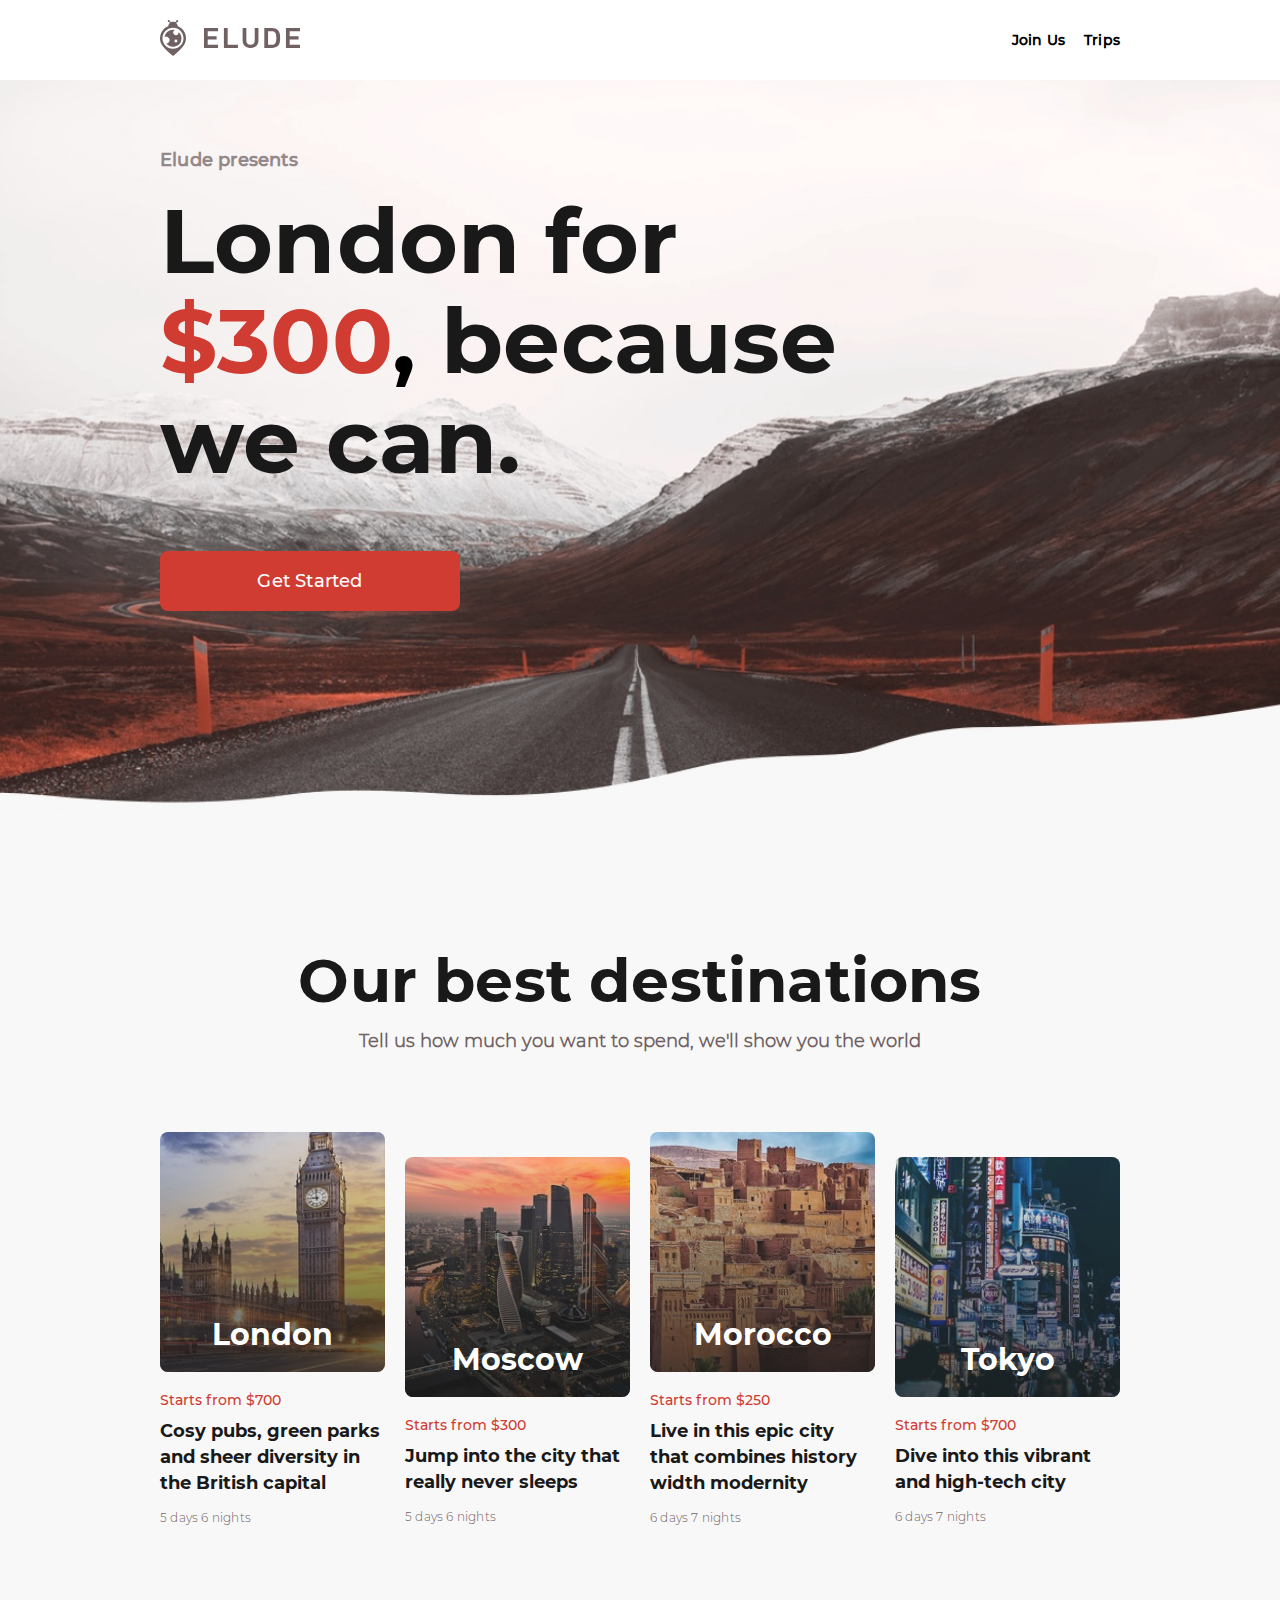
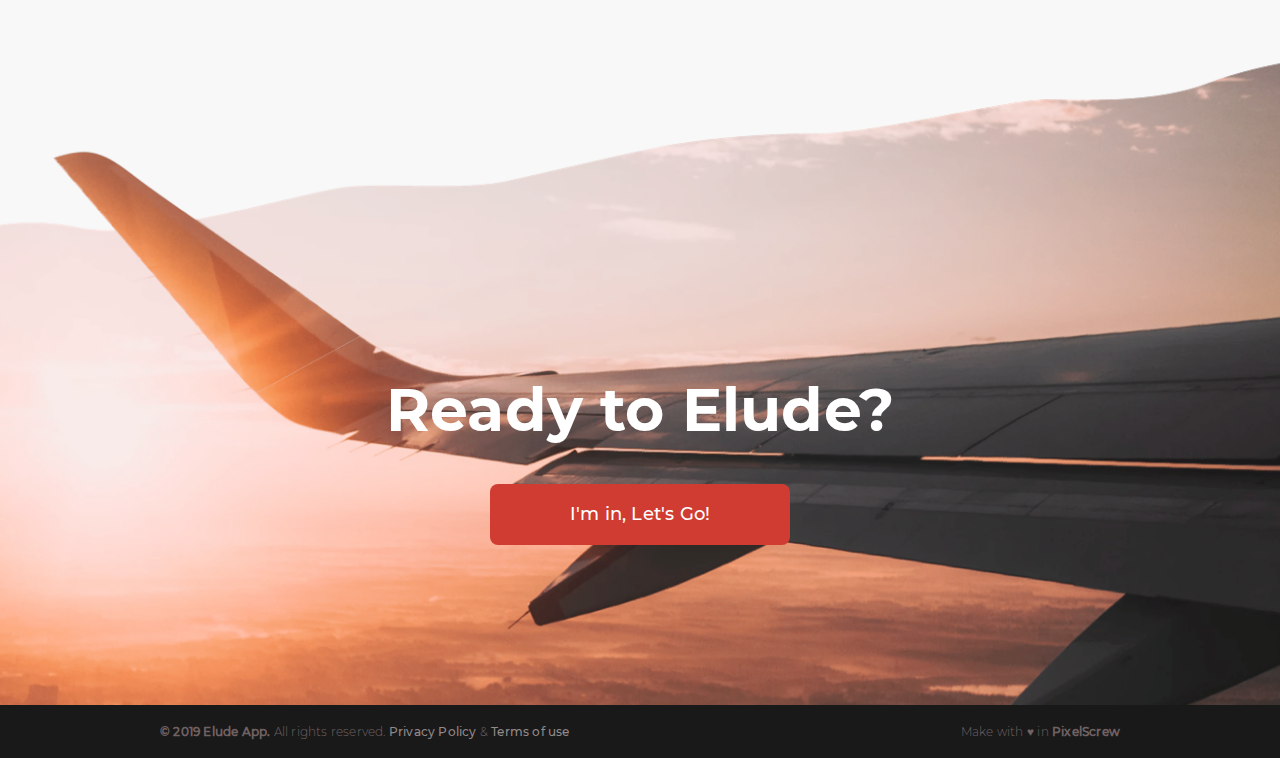
==== index.html @ a19d60f9 "change images" ====
<!DOCTYPE html>
<html lang="ru">
<head>
  <meta name="viewport" content="width=device-width, initial-scale=1">
  <meta charset="utf-8"/>
  <title>Elude</title>
  <link rel="stylesheet" href="src/css/normalize.css">
  <link rel="stylesheet" href="src/css/default.css">
  <link rel="stylesheet" href="src/css/header.css">
  <link rel="stylesheet" href="src/css/presents.css">
  <link rel="stylesheet" href="src/css/destinations.css">
  <link rel="stylesheet" href="src/css/ready.css">
  <link rel="stylesheet" href="src/css/stay.css">
  <link rel="stylesheet" href="src/css/footer.css">
  <link rel="stylesheet" href="src/css/modal.css">
  <link rel="stylesheet" href="src/css/join.css">
  <script type="text/javascript">
      const keywords = [{
          city: 'London',
          price: 700
      }, {
          city: 'Moscow',
          price: 300
      }, {
          city: 'Morocco',
          price: 250
      }, {
          city: 'Tokyo',
          price: 700
      }];
  </script>
</head>
<body>
<header class="header" id="header">
  <div class="header_inner">
    <a href="/" class="logo-link">
      <img class="logo" alt="Elude" src="static/img/header/logo.svg">
    </a>
    <nav class="navigation">
      <a href="#openModal" class="navigation_link">Join Us</a>
      <a href="#destinations" class="navigation_link lazy-link">Trips</a>
    </nav>
  </div>
</header>
<main class="main">
  <section class="presents" data-interval="4000" data-speed="800">
    <section class="presents_inner">
      <h3 class="presents_subtitle">Elude presents</h3>
      <h1 class="presents_title">
        <span id="keyword-city" class="presents_title-keyword keyword">London</span>
        <span class="keyword">for</span>
        <span id="keyword-price" class="presents_title--red keyword">300</span>
        because we can.
      </h1>
      <a href="#openModal" class="button presents_button">Get Started</a>
    </section>
  </section>
  <section class="destinations" id="destinations">
    <h2 class="destinations_title">Our best destinations</h2>
    <h4 class="destinations_subtitle">Tell us how much you want to spend, we'll show you the world</h4>
    <div class="destinations_cities">
      <div class="destinations_cities-wrapper">
        <div class="destinations_item">
          <div class="destinations_img destinations_img-london">
            <span class="destinations_item-name">London</span>
          </div>
          <p class="destinations_item-price">Starts from $700</p>
          <p class="destinations_item-text">
            Cosy pubs, green parks
            and sheer diversity in
            the British capital
          </p>
          <p class="destinations_item-duration">5 days 6 nights</p>
        </div>
        <div class="destinations_item">
          <div class="destinations_img destinations_img-moscow">
            <span class="destinations_item-name">Moscow</span>
          </div>
          <p class="destinations_item-price">Starts from $300</p>
          <p class="destinations_item-text">
            Jump into the city that really
            never sleeps
          </p>
          <p class="destinations_item-duration">5 days 6 nights</p>
        </div>
        <div class="destinations_item">
          <div class="destinations_img destinations_img-morocco">
            <span class="destinations_item-name">Morocco</span>
          </div>
          <p class="destinations_item-price">Starts from $250</p>
          <p class="destinations_item-text">
            Live in this epic city
            that combines history
            width modernity
          </p>
          <p class="destinations_item-duration">6 days 7 nights</p>
        </div>
        <div class="destinations_item">
          <div class="destinations_img destinations_img-tokyo">
            <span class="destinations_item-name">Tokyo</span>
          </div>
          <p class="destinations_item-price">Starts from $700</p>
          <p class="destinations_item-text">
            Dive into this vibrant
            and high-tech city
          </p>
          <p class="destinations_item-duration">6 days 7 nights</p>
        </div>
      </div>
    </div>
    <p class="destinations_swipe">Swipe to left</p>
  </section>
  <section class="ready">
    <div class="ready_inner">
      <h2 class="ready_title">Ready to Elude?</h2>
      <a href="#openModal" class="button ready_btn">I'm in, Let's Go!</a>
    </div>
  </section>
  <section class="join_modal">
    <div id="openModal" class="modal">
      <div class="modal-dialog">
        <form id="form" class="modal-content join">
          <h1 class="join_title">Join Us</h1>
          <a href="#" title="Close" class="close">
            <svg xmlns="http://www.w3.org/2000/svg" width="24" height="24" viewBox="0 0 24 24">
              <path fill="#000" fill-rule="nonzero"
                d="M10.993 12.03l-8.828 8.83c-.244.247-.195.696.05.942a.621.621 0 0 0 .443.185c.16 0 .438.056.56-.067l8.83-8.834 8.76 8.764c.123.123.33.137.491.137.16 0 .32-.061.443-.185.245-.246.364-.765.12-1.012l-8.758-8.76 8.76-8.765c.245-.247.129-.763-.116-1.01-.245-.246-.691-.296-.936-.05l-8.764 8.768-8.833-8.838c-.245-.246-.762-.126-1.007.12-.244.247-.29.693-.046.94l8.83 8.834z"></path>
            </svg>
          </a>
          <p class="join_text">
            Keep up-to-date and be amongst the first to get access
            to our platform.
          </p>
          <label class="join_input">
            <input id="name" type="text" class="join_input-input" required>
            <span class="join_input-placeholder">Your Name</span>
          </label>
          <label class="join_input">
            <input id="mail" type="text" class="join_input-input" required>
            <span class="join_input-placeholder">E-mail</span>
          </label>
          <label class="join_input">
            <input id="city" type="text" class="join_input-input" required>
            <span class="join_input-placeholder">Home City</span>
          </label>
          <button id="#button" class="button join_btn" disabled>Submit</button>
        </form>
        <a href="#" class="modal-dialog_layout"></a>
      </div>
      <a href="#" class="modal-layout"></a>
    </div>
    <div id="success" class="modal">
      <div class="modal-dialog">
        <form class="modal-content join">
          <h1 class="join_title">Thank You!</h1>
          <a href="#" title="Close" class="close">
            <svg xmlns="http://www.w3.org/2000/svg" width="24" height="24" viewBox="0 0 24 24">
              <path fill="#000" fill-rule="nonzero"
                d="M10.993 12.03l-8.828 8.83c-.244.247-.195.696.05.942a.621.621 0 0 0 .443.185c.16 0 .438.056.56-.067l8.83-8.834 8.76 8.764c.123.123.33.137.491.137.16 0 .32-.061.443-.185.245-.246.364-.765.12-1.012l-8.758-8.76 8.76-8.765c.245-.247.129-.763-.116-1.01-.245-.246-.691-.296-.936-.05l-8.764 8.768-8.833-8.838c-.245-.246-.762-.126-1.007.12-.244.247-.29.693-.046.94l8.83 8.834z"></path>
            </svg>
          </a>
          <p class="join_text">We will definitely inform you when we start the service.</p>
          <a href="#" class="button join_btn">Close</a>
        </form>
      </div>
      <a href="#" class="modal-layout"></a>
    </div>
  </section>
</main>
<footer class="footer">
  <div class="footer_inner">
    <p class="footer_text">
      <span class="footer_text footer_text--bold">© 2019 Elude App.</span>
      All rights reserved.
      <a href="#" class="footer_link">Privacy Policy</a>
      <span class="footer-text">&</span>
      <a href="#" class="footer_link">Terms of use</a>
    </p>
    <p class="footer_text">
      Make with ♥ in
      <a href="https://pixelscrew.com" target="_blank" class="footer_text footer_text--bold">PixelScrew</a>
    </p>
  </div>
</footer>
<script src="plugins/jquery-3.3.1.min.js"></script>
<script src="src/js/lazy-link.js"></script>
<script src="src/js/form.js"></script>
<script src="src/js/text.js"></script>
</body>
</html>
---- src/css/default.css ----
@font-face {
  font-family: 'Montserrat-Light';
  src: url("../../static/fonts/Montserrat-Light.ttf") format("truetype");
  font-weight: normal;
  font-style: normal; }
@font-face {
  font-family: 'Montserrat-Medium';
  src: url("../../static/fonts/Montserrat-Medium.ttf") format("truetype");
  font-weight: normal;
  font-style: normal; }
@font-face {
  font-family: 'Montserrat-SemiBold';
  src: url("../../static/fonts/Montserrat-SemiBold.ttf") format("truetype");
  font-weight: normal;
  font-style: normal; }
body,
html {
  height: 100%;
  padding: 0;
  margin: 0 auto;
  font-family: Montserrat-Light, sans-serif; }

main {
  background-color: #f8f8f8; }

footer {
  background-color: #191919; }

h1,
h2,
h3,
h4 {
  font-family: Montserrat-SemiBold, sans-serif;
  letter-spacing: 0.2px;
  margin: 0;
  color: #191919; }

a {
  font-family: Montserrat-Medium, sans-serif;
  font-size: 14px;
  letter-spacing: 0.2px;
  color: #191919; }

p {
  margin: 0;
  letter-spacing: 0.2px;
  color: #191919; }

.button {
  font-family: Montserrat-Medium, sans-serif;
  margin: 0;
  font-size: 18px;
  letter-spacing: 0.2px;
  color: #fff;
  border: none;
  border-radius: 8px;
  cursor: pointer;
  text-decoration: none;
  display: block;
  width: 300px;
  box-sizing: border-box;
  text-align: center;
  transition: .25s; }
  .button:hover {
    opacity: .9; }
  @media (max-width: 560px) {
    .button {
      width: 100%; } }

.footer-bottom {
  display: flex;
  flex-direction: column;
  min-height: 100%; }

.container {
  max-width: 960px;
  margin-left: auto;
  margin-right: auto; }
---- src/css/header.css ----
.header {
  background-color: #fff;
  position: fixed;
  top: 0;
  left: 0;
  right: 0;
  z-index: 101; }
  .header_inner {
    display: flex;
    height: 80px;
    box-sizing: border-box;
    justify-content: space-between;
    align-items: center;
    padding: 20px 0;
    max-width: 960px;
    margin: auto; }
    @media (max-width: 980px) {
      .header_inner {
        padding: 20px; } }
  .header .navigation_link {
    text-decoration: none;
    color: black;
    padding-left: 15px;
    font-weight: 900; }
    @media (max-width: 770px) {
      .header .navigation_link {
        font-size: 14px; } }

@media (max-width: 770px) {
  .logo {
    max-width: 85%; } }
---- src/css/presents.css ----
.keyword {
  opacity: 1;
  transition: .25s; }
  .keyword--active {
    opacity: 0; }

.presents {
  background: url("../../static/img/presents/header-image.jpg") no-repeat top center;
  background-size: cover;
  height: 100%;
  padding: 150px 0 210px 0;
  margin-bottom: 100px; }
  @media (max-width: 980px) {
    .presents {
      margin-bottom: 60px;
      padding-top: 120px;
      padding-bottom: 100px; } }
  .presents_inner {
    max-width: 960px;
    margin: auto; }
    @media (max-width: 980px) {
      .presents_inner {
        padding: 40px 20px; } }
  .presents_subtitle {
    font-family: Montserrat-Medium, serif;
    color: #948889;
    font-size: 18px;
    margin-bottom: 20px;
    max-width: 960px; }
    @media (max-width: 980px) {
      .presents_subtitle {
        font-size: 16px;
        margin-bottom: 10px; } }
  .presents_title {
    font-size: 90px;
    line-height: 100px;
    box-sizing: border-box;
    width: 100%;
    padding-right: 25%;
    margin-bottom: 60px; }
    .presents_title-keywords {
      list-style: none;
      padding: 0;
      display: inline-flex;
      flex-direction: column;
      max-height: 64px;
      overflow-y: hidden; }
    .presents_title-keyword {
      user-select: none; }
    .presents_title--red {
      color: #d03c31;
      user-select: none; }
      .presents_title--red:before {
        content: '$'; }
      .presents_title--red:after {
        content: ',';
        color: #000; }
    @media (max-width: 980px) {
      .presents_title {
        font-size: 56px;
        line-height: 64px;
        margin-bottom: 40px;
        padding-right: 10%; } }
    @media (max-width: 340px) {
      .presents_title {
        font-size: 54px; } }
  .presents_button {
    padding: 20px 30px;
    max-width: 35%;
    background-color: #d03c31; }
    @media (max-width: 560px) {
      .presents_button {
        max-width: 100%;
        padding: 25px 30px;
        margin: 0; } }
---- src/css/destinations.css ----
.destinations {
  max-width: 960px;
  margin: auto auto 100px;
  padding: 20px 0;
  background-color: #f8f8f8; }
  @media (max-width: 960px) {
    .destinations {
      margin-bottom: 0;
      padding: 0 20px; } }
  .destinations_title {
    font-size: 60px;
    line-height: 80px;
    text-align: center;
    padding: 0 50px;
    margin-bottom: 10px; }
    @media (max-width: 770px) {
      .destinations_title {
        font-size: 36px;
        line-height: 48px;
        padding: 0 20px;
        margin-bottom: 10px; } }
  .destinations_subtitle {
    font-family: Montserrat-Light, sans-serif;
    font-size: 18px;
    letter-spacing: 0;
    color: #706163;
    text-align: center;
    padding: 0 50px;
    margin-bottom: 80px; }
    @media (max-width: 770px) {
      .destinations_subtitle {
        padding: 0 20px;
        font-size: 16px;
        line-height: 30px;
        margin-bottom: 60px; } }
  .destinations_cities {
    width: 100%; }
    @media (max-width: 980px) {
      .destinations_cities {
        width: calc(100% + 40px);
        margin-left: -20px;
        margin-right: -20px;
        height: 100%;
        max-height: 400px;
        overflow: hidden; } }
    .destinations_cities-wrapper {
      display: flex; }
      @media (max-width: 980px) {
        .destinations_cities-wrapper {
          padding: 0 20px 50px;
          height: 400px;
          justify-content: space-between;
          overflow-y: hidden;
          overflow-x: scroll;
          -webkit-overflow-scrolling: touch; } }
  .destinations_img {
    position: relative;
    display: flex;
    align-items: flex-end;
    justify-content: center;
    min-height: 240px;
    border-radius: 8px;
    cursor: pointer;
    margin-bottom: 20px;
    overflow: hidden; }
    @media (max-width: 770px) {
      .destinations_img {
        height: 240px;
        width: 220px; } }
    .destinations_img:before {
      content: '';
      position: absolute;
      z-index: 1;
      top: 0;
      right: 0;
      bottom: 0;
      left: 0;
      background-image: linear-gradient(to bottom, rgba(25, 25, 25, 0), rgba(25, 25, 25, 0.5) 65%, rgba(25, 25, 25, 0.7)), linear-gradient(to bottom, rgba(255, 255, 255, 0.1), rgba(255, 255, 255, 0.1)); }
    .destinations_img-london {
      background: url("../../static/img/destinations/photo-1.jpg") no-repeat center;
      background-size: cover;
      object-fit: contain; }
    .destinations_img-moscow {
      background: url("../../static/img/destinations/photo-2.jpg") no-repeat center;
      background-size: cover;
      margin-top: 25px; }
      @media (max-width: 770px) {
        .destinations_img-moscow {
          margin-top: 0; } }
    .destinations_img-morocco {
      background: url("../../static/img/destinations/photo-3.jpg") center;
      background-size: cover; }
    .destinations_img-tokyo {
      background: url("../../static/img/destinations/photo-4.jpg") no-repeat center;
      background-size: cover;
      margin-top: 25px; }
      @media (max-width: 770px) {
        .destinations_img-tokyo {
          margin-top: 0; } }
  .destinations_item {
    width: 25%;
    margin-right: 20px;
    pointer-events: none; }
    @media (max-width: 980px) {
      .destinations_item {
        height: 400px;
        margin-right: 15px;
        max-width: 220px;
        width: auto; } }
    .destinations_item:last-child {
      margin: 0; }
      @media (max-width: 980px) {
        .destinations_item:last-child {
          padding-right: 20px; } }
    .destinations_item-name {
      font-family: Montserrat-SemiBold, sans-serif;
      font-size: 30px;
      color: #fff;
      padding-bottom: 20px;
      position: relative;
      z-index: 2; }
    .destinations_item-price {
      font-family: Montserrat-Medium, sans-serif;
      font-size: 14px;
      letter-spacing: 0;
      color: #d03c31;
      margin-bottom: 10px; }
    .destinations_item-text {
      font-family: Montserrat-SemiBold, sans-serif;
      font-size: 18px;
      line-height: 26px;
      letter-spacing: 0;
      cursor: pointer;
      margin-bottom: 15px; }
    .destinations_item-duration {
      font-size: 12px;
      color: #706163; }
  .destinations_swipe {
    display: none; }
    @media (max-width: 770px) {
      .destinations_swipe {
        font-size: 14px;
        padding: 0 20px; } }
---- src/css/ready.css ----
.ready {
  background: url("../../static/img/ready/footer-image.png") no-repeat center;
  background-size: cover;
  display: flex;
  flex-direction: column;
  justify-content: center;
  align-items: center;
  box-sizing: border-box;
  min-height: 360px;
  padding: 0; }
  @media (max-width: 770px) {
    .ready {
      max-height: 550px; } }
  .ready_inner {
    max-width: 960px;
    display: flex;
    flex-direction: column;
    justify-content: center;
    align-items: center;
    margin: auto;
    padding: 330px 0 160px 0; }
    @media (max-width: 770px) {
      .ready_inner {
        padding: 215px 0 70px 0; } }
  .ready_title {
    font-size: 60px;
    color: #fff;
    margin-bottom: 40px; }
    @media (max-width: 770px) {
      .ready_title {
        font-size: 36px;
        line-height: 48px;
        letter-spacing: 0.12px; } }
    @media (max-width: 340px) {
      .ready_title {
        font-size: 32px; } }
  .ready_btn {
    background-color: #d03c31;
    padding: 20px 70px; }
    @media (max-width: 415px) {
      .ready_btn {
        padding: 25px; } }
---- src/css/stay.css ----
.stay {
  background-color: #ff5100;
  color: white;
  display: flex;
  justify-content: center;
  padding: 45px 50px; }
  @media (max-width: 770px) {
    .stay {
      flex-direction: column;
      padding: 25px 20px; } }
  .stay_main-wrapper {
    display: flex;
    align-items: center;
    justify-content: center; }
  .stay_main-title {
    font-family: DINPro, sans-serif;
    font-size: 40px;
    margin-bottom: 20px; }
  .stay_main-input {
    width: 100%;
    color: black;
    margin-right: 20px;
    margin-bottom: 20px;
    padding: 15px 10px;
    border: none;
    border-radius: 10px;
    -webkit-border-radius: 10px;
    -moz-border-radius: 10px;
    -khtml-border-radius: 10px;
    outline: none; }
    .stay_main-input::after {
      content: '';
      position: absolute;
      width: 40px;
      height: 40px;
      background-color: #fff;
      right: 0; }
    @media (max-width: 770px) {
      .stay_main-input {
        width: 90%; } }
  .stay_main-policy {
    font-size: 14px; }
  .stay_main-link {
    color: white; }
  .stay_text {
    width: 40%;
    margin-top: 20px;
    margin-left: 40px; }
    @media (max-width: 770px) {
      .stay_text {
        display: none; } }
    .stay_text--mobile {
      display: none; }
      @media (max-width: 770px) {
        .stay_text--mobile {
          display: block;
          margin-bottom: 20px; } }

.logo-white {
  position: absolute;
  left: 50px; }
  @media (max-width: 770px) {
    .logo-white {
      position: static;
      margin-bottom: 25px; } }
---- src/css/footer.css ----
.footer {
  background-color: #191919;
  padding: 20px 0; }
  @media (max-width: 980px) {
    .footer {
      padding: 20px 20px 25px 20px; } }
  .footer_inner {
    max-width: 960px;
    margin: auto;
    display: flex;
    justify-content: space-between; }
    @media (max-width: 980px) {
      .footer_inner {
        flex-direction: column; } }
  .footer_text {
    color: #706163;
    font-size: 12px;
    text-decoration: none; }
    @media (max-width: 980px) {
      .footer_text {
        max-width: 80%; } }
    @media (max-width: 330px) {
      .footer_text {
        max-width: 90%; } }
    .footer_text--bold {
      font-family: Montserrat-Medium, serif;
      color: #948889;
      font-weight: 900; }
    .footer_text:first-child {
      color: #706163; }
      @media (max-width: 980px) {
        .footer_text:first-child {
          margin-bottom: 15px;
          line-height: 24px; } }
  .footer_link {
    font-size: 12px;
    text-decoration: none;
    color: #948889; }
---- src/css/modal.css ----
@charset "UTF-8";
/* свойства модального окна по умолчанию */
.modal {
  position: fixed;
  /* фиксированное положение */
  top: 0;
  right: 0;
  bottom: 0;
  left: 0;
  /* цвет фона */
  z-index: 103;
  opacity: 0;
  /* по умолчанию модальное окно прозрачно */
  transform: translateY(-25px);
  -webkit-transition: .25s;
  -moz-transition: .25s;
  transition: .25s;
  /* анимация перехода */
  pointer-events: none;
  /* элемент невидим для событий мыши */ }
  .modal-layout {
    position: absolute;
    z-index: 102;
    top: 0;
    right: 0;
    bottom: 0;
    left: 0;
    background: rgba(0, 0, 0, 0.5); }

/* при отображении модального окно */
.modal:target {
  transform: translateY(0);
  opacity: 1;
  pointer-events: auto;
  overflow-y: hidden; }

/* ширина модального окна и его отступы от экрана */
.modal-dialog {
  position: relative;
  z-index: 104;
  width: auto;
  margin: 10px;
  top: 50px; }
  @media (max-width: 770px) {
    .modal-dialog {
      margin: 0;
      width: 100%;
      top: 0; } }

@media (min-width: 576px) {
  .modal-dialog {
    max-width: 640px;
    margin: 30px auto; } }
/* свойства для блока, содержащего контент модального окна */
.modal-content {
  position: relative;
  display: -webkit-box;
  display: -webkit-flex;
  display: -ms-flexbox;
  display: flex;
  -webkit-box-orient: vertical;
  -webkit-box-direction: normal;
  -webkit-flex-direction: column;
  -ms-flex-direction: column;
  flex-direction: column;
  background-color: #fff;
  -webkit-background-clip: padding-box;
  background-clip: padding-box;
  border: 1px solid rgba(0, 0, 0, 0.2);
  border-radius: .3rem;
  outline: 0; }

@media (min-width: 768px) {
  .modal-content {
    -webkit-box-shadow: 0 5px 15px rgba(0, 0, 0, 0.5);
    box-shadow: 0 5px 15px rgba(0, 0, 0, 0.5); } }
/* свойства для заголовка модального окна */
.modal-header {
  display: -webkit-box;
  display: -webkit-flex;
  display: -ms-flexbox;
  display: flex;
  -webkit-box-align: center;
  -webkit-align-items: center;
  -ms-flex-align: center;
  align-items: center;
  -webkit-box-pack: justify;
  -webkit-justify-content: space-between;
  -ms-flex-pack: justify;
  justify-content: space-between;
  padding: 15px;
  border-bottom: 1px solid #eceeef; }

.modal-title {
  margin-top: 0;
  margin-bottom: 0;
  line-height: 1.5;
  font-size: 1.25rem;
  font-weight: 500; }

/* свойства для кнопки "Закрыть" */
.close {
  position: absolute;
  top: 40px;
  right: 50px;
  opacity: .5; }
  @media (max-width: 770px) {
    .close {
      top: 20px;
      right: 20px; } }

/* свойства для кнопки "Закрыть" при нахождении её в фокусе или наведении */
.close:focus, .close:hover {
  color: #000;
  text-decoration: none;
  cursor: pointer;
  opacity: .75; }

/* свойства для блока, содержащего основное содержимое окна */
.modal-body {
  position: relative;
  -webkit-box-flex: 1;
  -webkit-flex: 1 1 auto;
  -ms-flex: 1 1 auto;
  flex: 1 1 auto;
  padding: 15px;
  overflow: auto; }
---- src/css/join.css ----
.join {
  position: relative;
  min-width: 640px;
  margin: auto;
  display: flex;
  flex-direction: column;
  justify-content: center;
  background-color: #fff;
  border: 1px solid #000;
  padding: 50px;
  box-sizing: border-box; }
  @media (max-width: 560px) {
    .join {
      min-width: 100%;
      height: 100%;
      border: none;
      padding: 20px; } }
  .join_title {
    font-size: 60px;
    margin-bottom: 20px; }
  .join_text {
    font-size: 16px;
    line-height: 30px;
    letter-spacing: 0;
    margin-bottom: 40px;
    max-width: 80%; }
    @media (max-width: 980px) {
      .join_text {
        width: 100%;
        max-width: 100%; } }
  .join_input {
    margin-bottom: 40px;
    position: relative; }
    .join_input:last-of-type {
      margin-bottom: 76px; }
    .join_input-input {
      font-family: Montserrat-Medium, sans-serif;
      font-size: 18px;
      line-height: 30px;
      border: none;
      outline: none;
      border-bottom: 1px solid rgba(51, 51, 51, 0.2);
      padding: 10px 0;
      height: 20px;
      width: 100%; }
      .join_input-input:focus {
        border-bottom: 1px solid #333; }
      .join_input-input:focus + .join_input-placeholder, .join_input-input:valid + .join_input-placeholder {
        font-size: 14px;
        bottom: 100%;
        opacity: 1; }
    .join_input-placeholder {
      position: absolute;
      bottom: 10px;
      left: 0;
      font-size: 18px;
      font-weight: 300;
      letter-spacing: 0.2px;
      color: #333333;
      opacity: 0.25;
      transition: 0.25s; }
  .join_btn {
    max-width: 100%;
    padding: 20px;
    color: #fff;
    background-color: #1b4175;
    transition: .25s;
    width: 100%; }
    .join_btn:disabled {
      opacity: 0.2;
      cursor: not-allowed; }
    @media (max-width: 560px) {
      .join_btn {
        margin-top: 0; } }
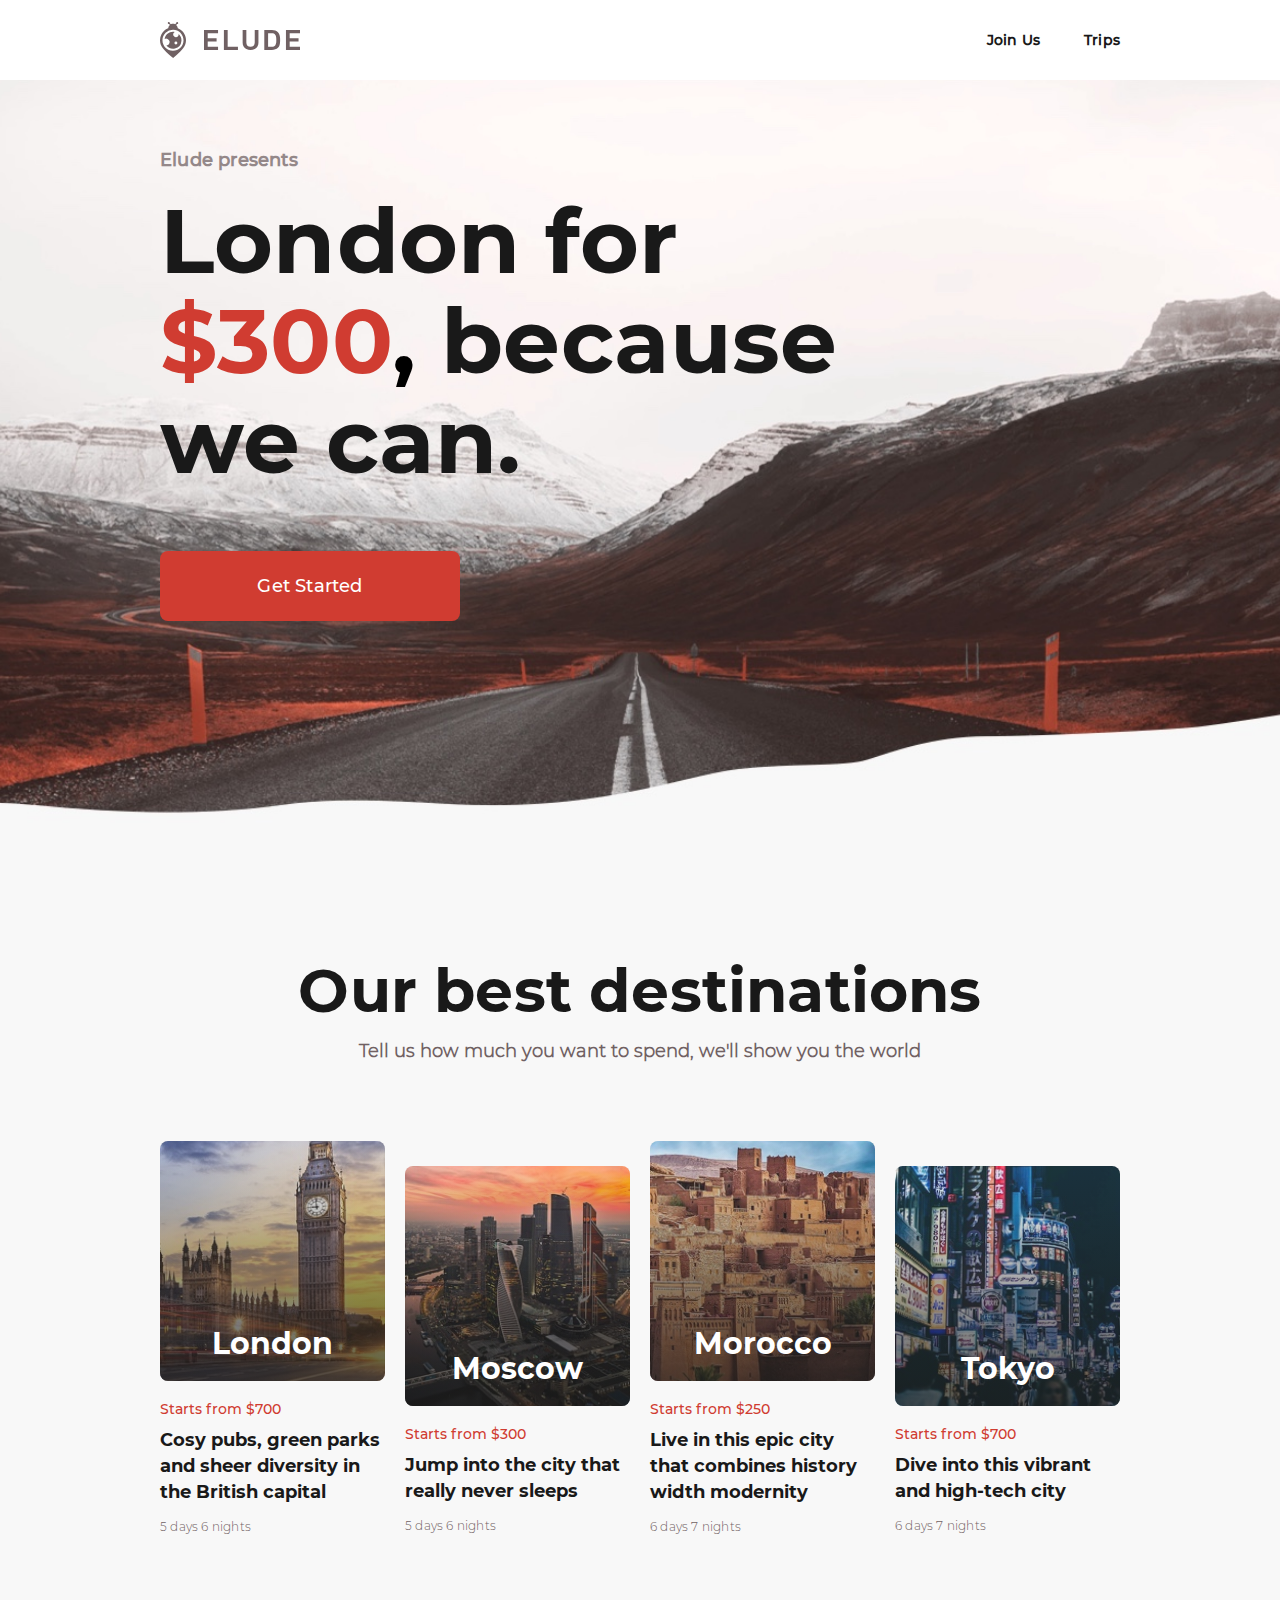
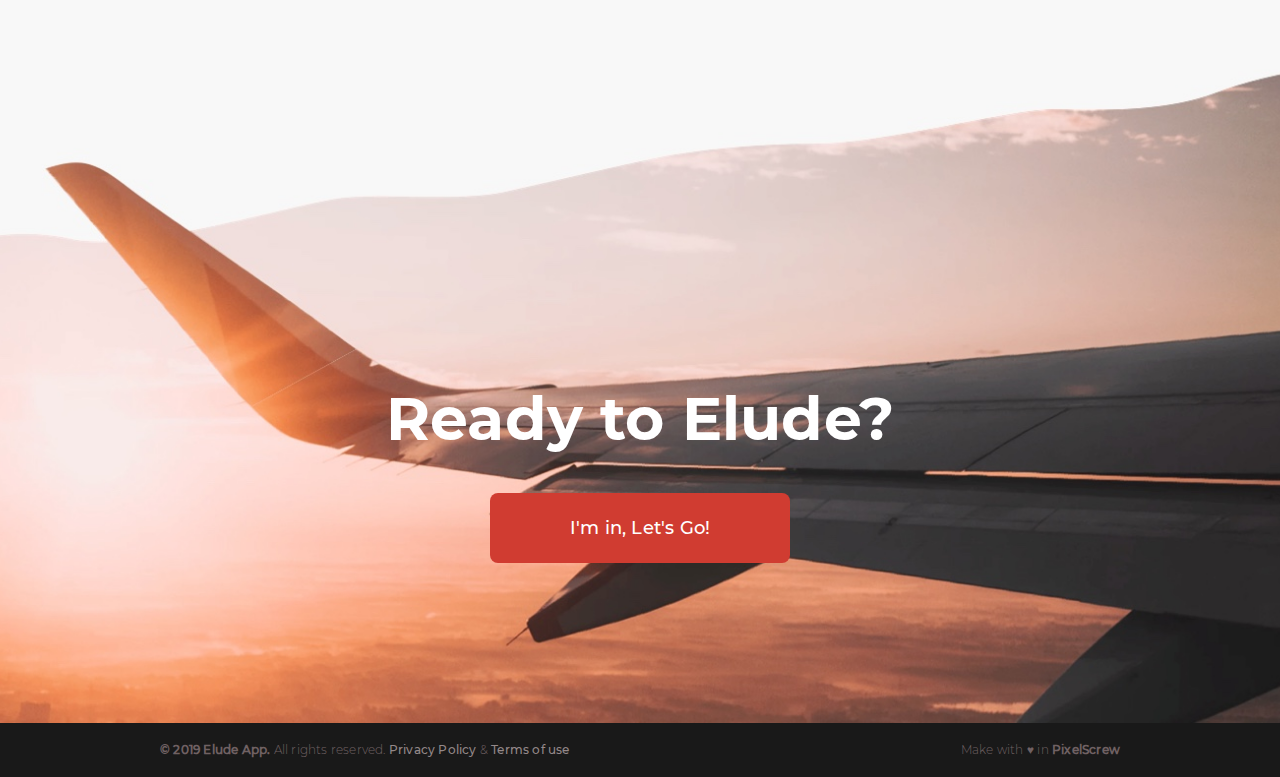
==== commit 8d80c6d9: "fix modal" ====
--- a/index.html
+++ b/index.html
@@ -120,13 +120,15 @@
     <div id="openModal" class="modal">
       <div class="modal-dialog">
         <form id="form" class="modal-content join">
-          <h1 class="join_title">Join Us</h1>
-          <a href="#" title="Close" class="close">
-            <svg xmlns="http://www.w3.org/2000/svg" width="24" height="24" viewBox="0 0 24 24">
-              <path fill="#000" fill-rule="nonzero"
-                d="M10.993 12.03l-8.828 8.83c-.244.247-.195.696.05.942a.621.621 0 0 0 .443.185c.16 0 .438.056.56-.067l8.83-8.834 8.76 8.764c.123.123.33.137.491.137.16 0 .32-.061.443-.185.245-.246.364-.765.12-1.012l-8.758-8.76 8.76-8.765c.245-.247.129-.763-.116-1.01-.245-.246-.691-.296-.936-.05l-8.764 8.768-8.833-8.838c-.245-.246-.762-.126-1.007.12-.244.247-.29.693-.046.94l8.83 8.834z"></path>
-            </svg>
-          </a>
+          <div class="join_title">
+            <span>Join Us</span>
+            <a href="#" title="Close" class="close">
+              <svg xmlns="http://www.w3.org/2000/svg" width="24" height="24" viewBox="0 0 24 24">
+                <path fill="#000" fill-rule="nonzero"
+                  d="M10.993 12.03l-8.828 8.83c-.244.247-.195.696.05.942a.621.621 0 0 0 .443.185c.16 0 .438.056.56-.067l8.83-8.834 8.76 8.764c.123.123.33.137.491.137.16 0 .32-.061.443-.185.245-.246.364-.765.12-1.012l-8.758-8.76 8.76-8.765c.245-.247.129-.763-.116-1.01-.245-.246-.691-.296-.936-.05l-8.764 8.768-8.833-8.838c-.245-.246-.762-.126-1.007.12-.244.247-.29.693-.046.94l8.83 8.834z"></path>
+              </svg>
+            </a>
+          </div>
           <p class="join_text">
             Keep up-to-date and be amongst the first to get access
             to our platform.
@@ -145,20 +147,21 @@
           </label>
           <button id="#button" class="button join_btn" disabled>Submit</button>
         </form>
-        <a href="#" class="modal-dialog_layout"></a>
       </div>
       <a href="#" class="modal-layout"></a>
     </div>
     <div id="success" class="modal">
       <div class="modal-dialog">
         <form class="modal-content join">
-          <h1 class="join_title">Thank You!</h1>
-          <a href="#" title="Close" class="close">
-            <svg xmlns="http://www.w3.org/2000/svg" width="24" height="24" viewBox="0 0 24 24">
-              <path fill="#000" fill-rule="nonzero"
-                d="M10.993 12.03l-8.828 8.83c-.244.247-.195.696.05.942a.621.621 0 0 0 .443.185c.16 0 .438.056.56-.067l8.83-8.834 8.76 8.764c.123.123.33.137.491.137.16 0 .32-.061.443-.185.245-.246.364-.765.12-1.012l-8.758-8.76 8.76-8.765c.245-.247.129-.763-.116-1.01-.245-.246-.691-.296-.936-.05l-8.764 8.768-8.833-8.838c-.245-.246-.762-.126-1.007.12-.244.247-.29.693-.046.94l8.83 8.834z"></path>
-            </svg>
-          </a>
+          <div class="join_title">
+            <span>Thank You!</span>
+            <a href="#" title="Close" class="close">
+              <svg xmlns="http://www.w3.org/2000/svg" width="24" height="24" viewBox="0 0 24 24">
+                <path fill="#000" fill-rule="nonzero"
+                  d="M10.993 12.03l-8.828 8.83c-.244.247-.195.696.05.942a.621.621 0 0 0 .443.185c.16 0 .438.056.56-.067l8.83-8.834 8.76 8.764c.123.123.33.137.491.137.16 0 .32-.061.443-.185.245-.246.364-.765.12-1.012l-8.758-8.76 8.76-8.765c.245-.247.129-.763-.116-1.01-.245-.246-.691-.296-.936-.05l-8.764 8.768-8.833-8.838c-.245-.246-.762-.126-1.007.12-.244.247-.29.693-.046.94l8.83 8.834z"></path>
+              </svg>
+            </a>
+          </div>
           <p class="join_text">We will definitely inform you when we start the service.</p>
           <a href="#" class="button join_btn">Close</a>
         </form>
--- a/src/css/default.css
+++ b/src/css/default.css
@@ -54,6 +54,9 @@
   color: #fff;
   border: none;
   border-radius: 8px;
+  height: 70px;
+  line-height: 30px;
+  padding: 20px;
   cursor: pointer;
   text-decoration: none;
   display: block;
@@ -61,8 +64,6 @@
   box-sizing: border-box;
   text-align: center;
   transition: .25s; }
-  .button:hover {
-    opacity: .9; }
   @media (max-width: 560px) {
     .button {
       width: 100%; } }
--- a/src/css/header.css
+++ b/src/css/header.css
@@ -17,15 +17,19 @@
     @media (max-width: 980px) {
       .header_inner {
         padding: 20px; } }
+  .header .logo-link {
+    height: 36px; }
   .header .navigation_link {
     text-decoration: none;
-    color: black;
-    padding-left: 15px;
     font-weight: 900; }
+    .header .navigation_link:not(:last-child) {
+      margin-right: 40px; }
     @media (max-width: 770px) {
       .header .navigation_link {
         font-size: 14px; } }
 
-@media (max-width: 770px) {
-  .logo {
-    max-width: 85%; } }
+.logo {
+  height: 100%; }
+  @media (max-width: 770px) {
+    .logo {
+      max-width: 85%; } }
--- a/src/css/presents.css
+++ b/src/css/presents.css
@@ -65,11 +65,9 @@
       .presents_title {
         font-size: 54px; } }
   .presents_button {
-    padding: 20px 30px;
-    max-width: 35%;
     background-color: #d03c31; }
+    .presents_button:hover {
+      background-color: #aa332b; }
     @media (max-width: 560px) {
       .presents_button {
-        max-width: 100%;
-        padding: 25px 30px;
         margin: 0; } }
--- a/src/css/ready.css
+++ b/src/css/ready.css
@@ -1,5 +1,5 @@
 .ready {
-  background: url("../../static/img/ready/footer-image.png") no-repeat center;
+  background: url("../../static/img/ready/footer-image.jpg") no-repeat center;
   background-size: cover;
   display: flex;
   flex-direction: column;
@@ -14,14 +14,16 @@
   .ready_inner {
     max-width: 960px;
     display: flex;
+    box-sizing: border-box;
     flex-direction: column;
     justify-content: center;
     align-items: center;
     margin: auto;
     padding: 330px 0 160px 0; }
-    @media (max-width: 770px) {
+    @media (max-width: 560px) {
       .ready_inner {
-        padding: 215px 0 70px 0; } }
+        padding: 215px 20px 70px;
+        width: 100%; } }
   .ready_title {
     font-size: 60px;
     color: #fff;
@@ -35,8 +37,6 @@
       .ready_title {
         font-size: 32px; } }
   .ready_btn {
-    background-color: #d03c31;
-    padding: 20px 70px; }
-    @media (max-width: 415px) {
-      .ready_btn {
-        padding: 25px; } }
+    background-color: #d03c31; }
+    .ready_btn:hover {
+      background-color: #aa332b; }
--- a/src/css/modal.css
+++ b/src/css/modal.css
@@ -12,8 +12,6 @@
   opacity: 0;
   /* по умолчанию модальное окно прозрачно */
   transform: translateY(-25px);
-  -webkit-transition: .25s;
-  -moz-transition: .25s;
   transition: .25s;
   /* анимация перехода */
   pointer-events: none;
@@ -36,16 +34,22 @@
 
 /* ширина модального окна и его отступы от экрана */
 .modal-dialog {
-  position: relative;
-  z-index: 104;
-  width: auto;
-  margin: 10px;
-  top: 50px; }
-  @media (max-width: 770px) {
+  position: absolute;
+  top: 50%;
+  left: 50%;
+  transform: translate(-50%, -50%);
+  z-index: 104; }
+  @media (max-width: 560px) {
     .modal-dialog {
+      transform: translate(0);
       margin: 0;
+      top: 0;
+      right: 0;
+      bottom: 0;
+      left: 0;
       width: 100%;
-      top: 0; } }
+      height: 100%;
+      box-sizing: border-box; } }
 
 @media (min-width: 576px) {
   .modal-dialog {
@@ -54,39 +58,17 @@
 /* свойства для блока, содержащего контент модального окна */
 .modal-content {
   position: relative;
-  display: -webkit-box;
-  display: -webkit-flex;
-  display: -ms-flexbox;
   display: flex;
-  -webkit-box-orient: vertical;
-  -webkit-box-direction: normal;
-  -webkit-flex-direction: column;
-  -ms-flex-direction: column;
   flex-direction: column;
   background-color: #fff;
-  -webkit-background-clip: padding-box;
   background-clip: padding-box;
-  border: 1px solid rgba(0, 0, 0, 0.2);
-  border-radius: .3rem;
-  outline: 0; }
+  outline: 0;
+  padding-top: 30px; }
 
-@media (min-width: 768px) {
-  .modal-content {
-    -webkit-box-shadow: 0 5px 15px rgba(0, 0, 0, 0.5);
-    box-shadow: 0 5px 15px rgba(0, 0, 0, 0.5); } }
 /* свойства для заголовка модального окна */
 .modal-header {
-  display: -webkit-box;
-  display: -webkit-flex;
-  display: -ms-flexbox;
   display: flex;
-  -webkit-box-align: center;
-  -webkit-align-items: center;
-  -ms-flex-align: center;
   align-items: center;
-  -webkit-box-pack: justify;
-  -webkit-justify-content: space-between;
-  -ms-flex-pack: justify;
   justify-content: space-between;
   padding: 15px;
   border-bottom: 1px solid #eceeef; }
@@ -100,12 +82,14 @@
 
 /* свойства для кнопки "Закрыть" */
 .close {
-  position: absolute;
-  top: 40px;
-  right: 50px;
-  opacity: .5; }
+  position: static;
+  opacity: .5;
+  width: 24px;
+  height: 24px;
+  display: flex; }
   @media (max-width: 770px) {
     .close {
+      position: absolute;
       top: 20px;
       right: 20px; } }
 
--- a/src/css/join.css
+++ b/src/css/join.css
@@ -1,28 +1,33 @@
 .join {
   position: relative;
-  min-width: 640px;
+  min-width: 620px;
   margin: auto;
   display: flex;
   flex-direction: column;
-  justify-content: center;
   background-color: #fff;
-  border: 1px solid #000;
-  padding: 50px;
+  padding: 30px 50px 50px;
   box-sizing: border-box; }
   @media (max-width: 560px) {
     .join {
       min-width: 100%;
       height: 100%;
       border: none;
-      padding: 20px; } }
+      padding: 60px 20px 30px; } }
   .join_title {
     font-size: 60px;
-    margin-bottom: 20px; }
+    line-height: 80px;
+    margin-bottom: 10px;
+    display: flex;
+    font-weight: 600;
+    font-family: Montserrat-Medium, sans-serif;
+    align-items: center;
+    justify-content: space-between;
+    width: 100%; }
   .join_text {
     font-size: 16px;
     line-height: 30px;
     letter-spacing: 0;
-    margin-bottom: 40px;
+    margin-bottom: 30px;
     max-width: 80%; }
     @media (max-width: 980px) {
       .join_text {
@@ -66,9 +71,12 @@
     background-color: #1b4175;
     transition: .25s;
     width: 100%; }
+    .join_btn:hover:not(:disabled) {
+      background-color: #133059; }
     .join_btn:disabled {
       opacity: 0.2;
       cursor: not-allowed; }
     @media (max-width: 560px) {
       .join_btn {
-        margin-top: 0; } }
+        margin-top: auto;
+        margin-bottom: 0; } }
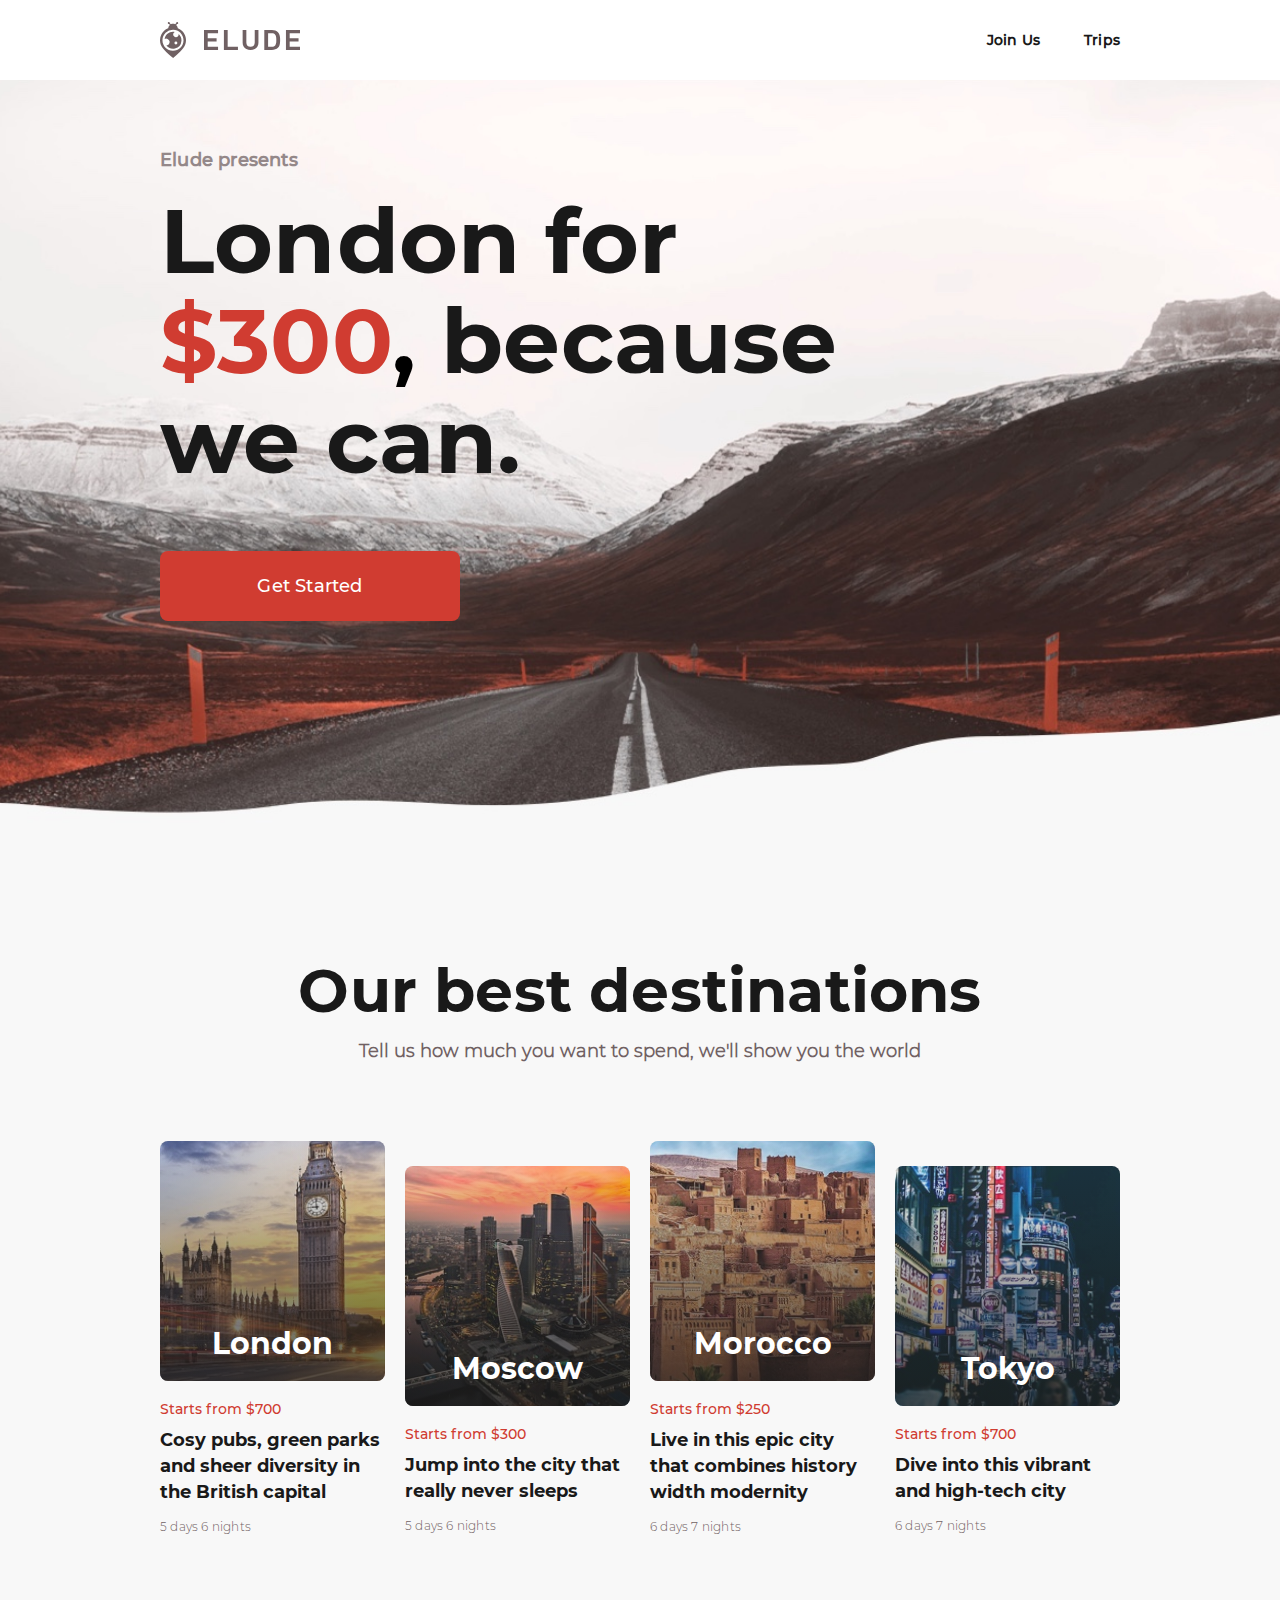
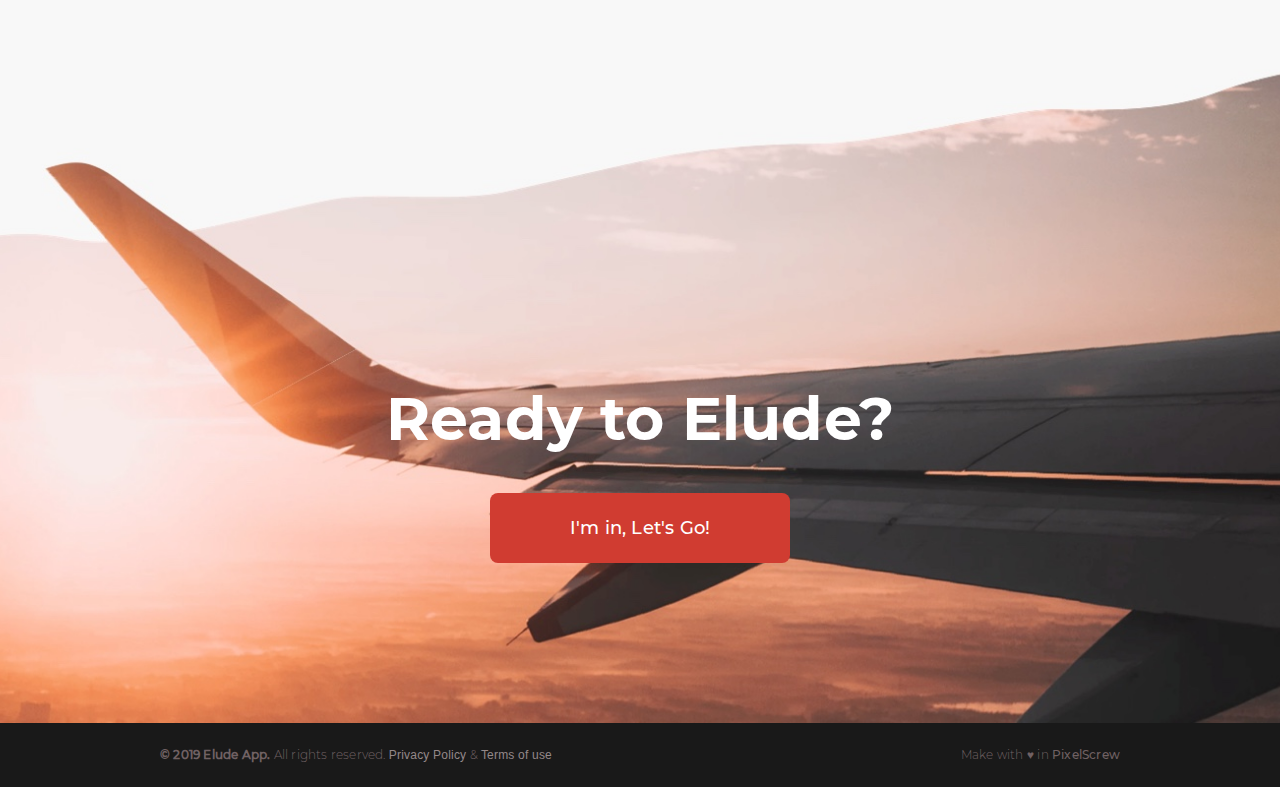
==== commit 62d0e88d: "fix footer" ====
--- a/index.html
+++ b/index.html
@@ -173,15 +173,15 @@
 <footer class="footer">
   <div class="footer_inner">
     <p class="footer_text">
-      <span class="footer_text footer_text--bold">© 2019 Elude App.</span>
-      All rights reserved.
-      <a href="#" class="footer_link">Privacy Policy</a>
-      <span class="footer-text">&</span>
-      <a href="#" class="footer_link">Terms of use</a>
+      <b class="footer_text-bold">© 2019 Elude App.</b>
+      <span class="footer_text-span">All rights reserved.</span>
+      <a href="#" class="footer_text-link">Privacy Policy</a>
+      <span class="footer_text-span">&</span>
+      <a href="#" class="footer_text-link">Terms of use</a>
     </p>
     <p class="footer_text">
-      Make with ♥ in
-      <a href="https://pixelscrew.com" target="_blank" class="footer_text footer_text--bold">PixelScrew</a>
+      <span class="footer_text-span">Make with ♥ in</span>
+      <a href="https://pixelscrew.com" target="_blank" class="footer_text-link footer_text-bold">PixelScrew</a>
     </p>
   </div>
 </footer>
--- a/src/css/footer.css
+++ b/src/css/footer.css
@@ -9,30 +9,31 @@
     margin: auto;
     display: flex;
     justify-content: space-between; }
-    @media (max-width: 980px) {
+    @media (max-width: 560px) {
       .footer_inner {
-        flex-direction: column; } }
+        flex-direction: column;
+        flex-wrap: wrap; } }
   .footer_text {
-    color: #706163;
     font-size: 12px;
-    text-decoration: none; }
-    @media (max-width: 980px) {
-      .footer_text {
-        max-width: 80%; } }
-    @media (max-width: 330px) {
-      .footer_text {
-        max-width: 90%; } }
-    .footer_text--bold {
-      font-family: Montserrat-Medium, serif;
-      color: #948889;
-      font-weight: 900; }
+    line-height: 24px; }
     .footer_text:first-child {
-      color: #706163; }
-      @media (max-width: 980px) {
+      margin-right: 20px; }
+      @media (max-width: 560px) {
         .footer_text:first-child {
           margin-bottom: 15px;
-          line-height: 24px; } }
-  .footer_link {
-    font-size: 12px;
-    text-decoration: none;
-    color: #948889; }
+          margin-right: 0; } }
+    .footer_text-span {
+      font-size: inherit;
+      line-height: inherit;
+      color: #706163; }
+    .footer_text-link {
+      font-size: inherit;
+      line-height: inherit;
+      font-family: Montserrat, sans-serif;
+      color: #948889;
+      text-decoration: none; }
+    .footer_text-bold {
+      font-size: inherit;
+      line-height: inherit;
+      font-family: Montserrat-Medium, sans-serif;
+      color: #706163; }
--- a/src/css/modal.css
+++ b/src/css/modal.css
@@ -63,7 +63,8 @@
   background-color: #fff;
   background-clip: padding-box;
   outline: 0;
-  padding-top: 30px; }
+  padding-top: 30px;
+  min-height: 360px; }
 
 /* свойства для заголовка модального окна */
 .modal-header {
--- a/src/css/join.css
+++ b/src/css/join.css
@@ -28,7 +28,7 @@
     line-height: 30px;
     letter-spacing: 0;
     margin-bottom: 30px;
-    max-width: 80%; }
+    min-height: 50px; }
     @media (max-width: 980px) {
       .join_text {
         width: 100%;
@@ -70,13 +70,11 @@
     color: #fff;
     background-color: #1b4175;
     transition: .25s;
-    width: 100%; }
+    width: 100%;
+    margin-top: auto;
+    margin-bottom: 0; }
     .join_btn:hover:not(:disabled) {
       background-color: #133059; }
     .join_btn:disabled {
       opacity: 0.2;
       cursor: not-allowed; }
-    @media (max-width: 560px) {
-      .join_btn {
-        margin-top: auto;
-        margin-bottom: 0; } }
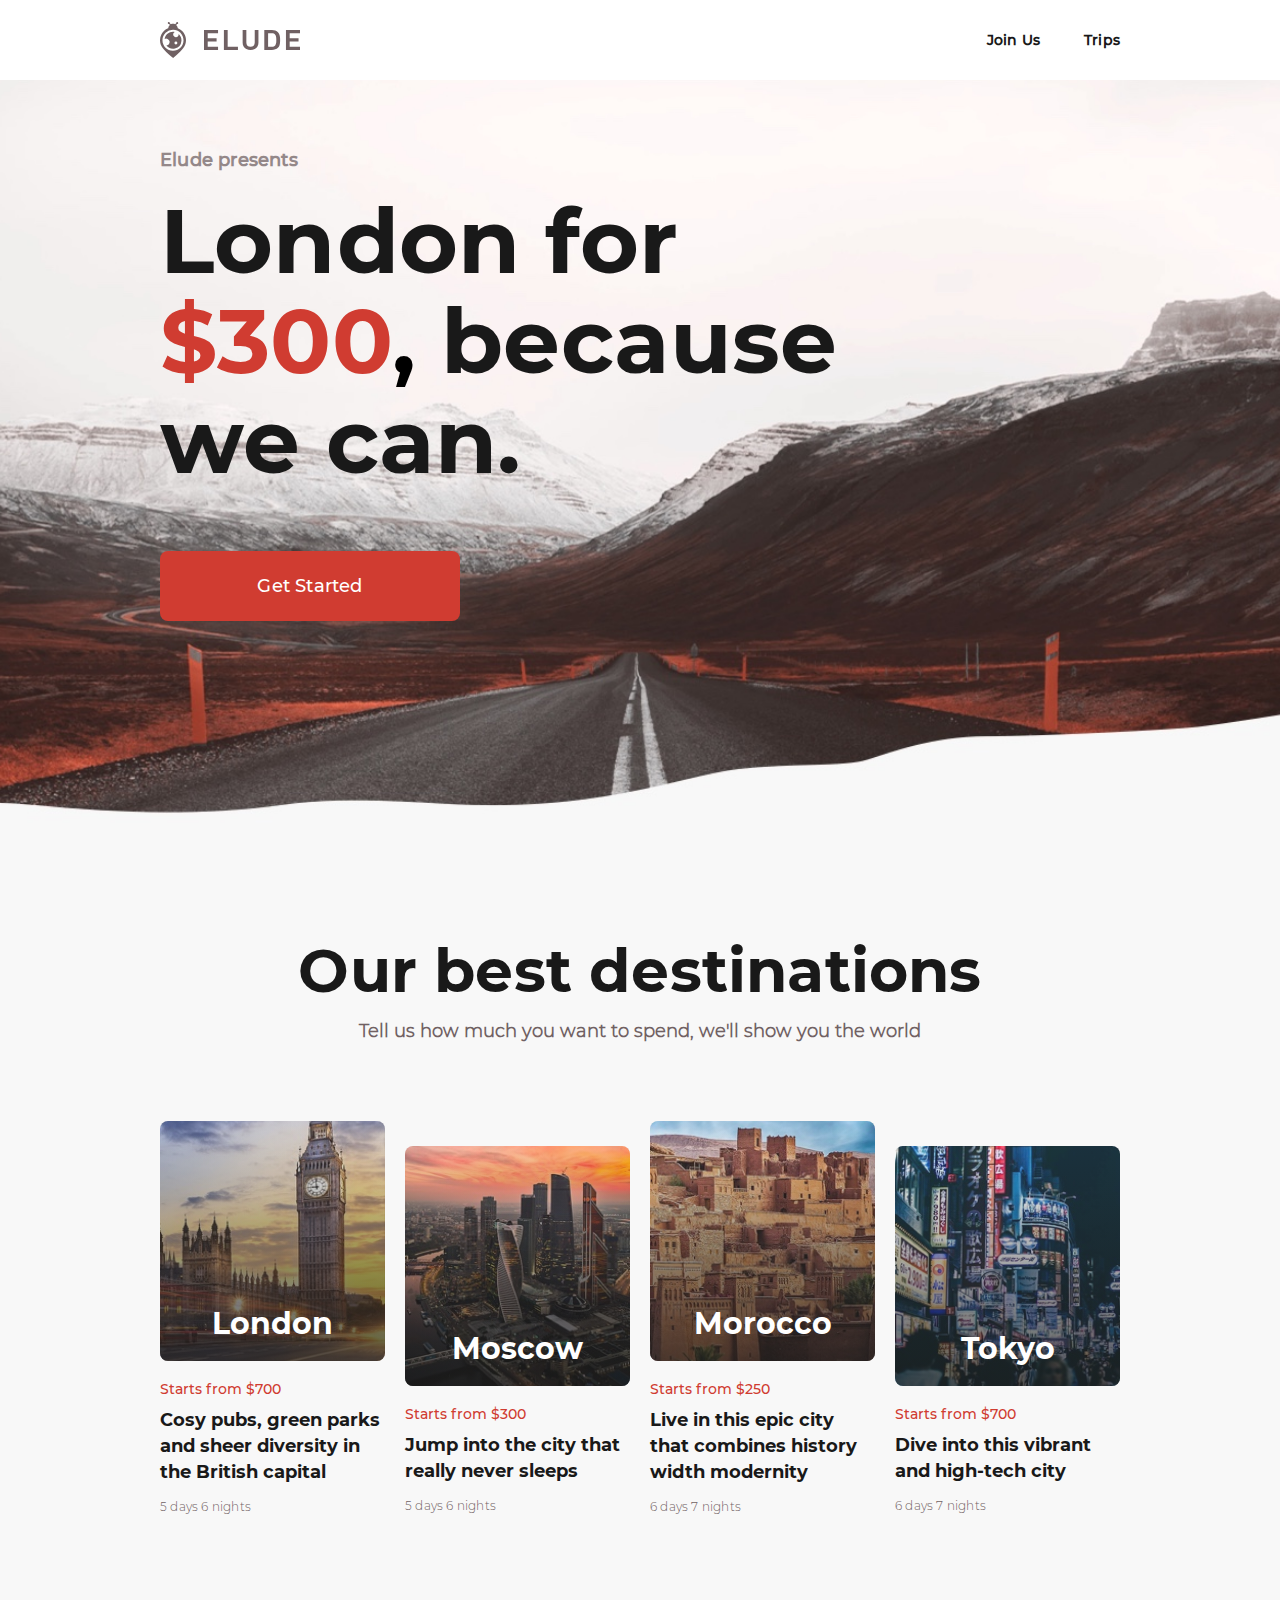
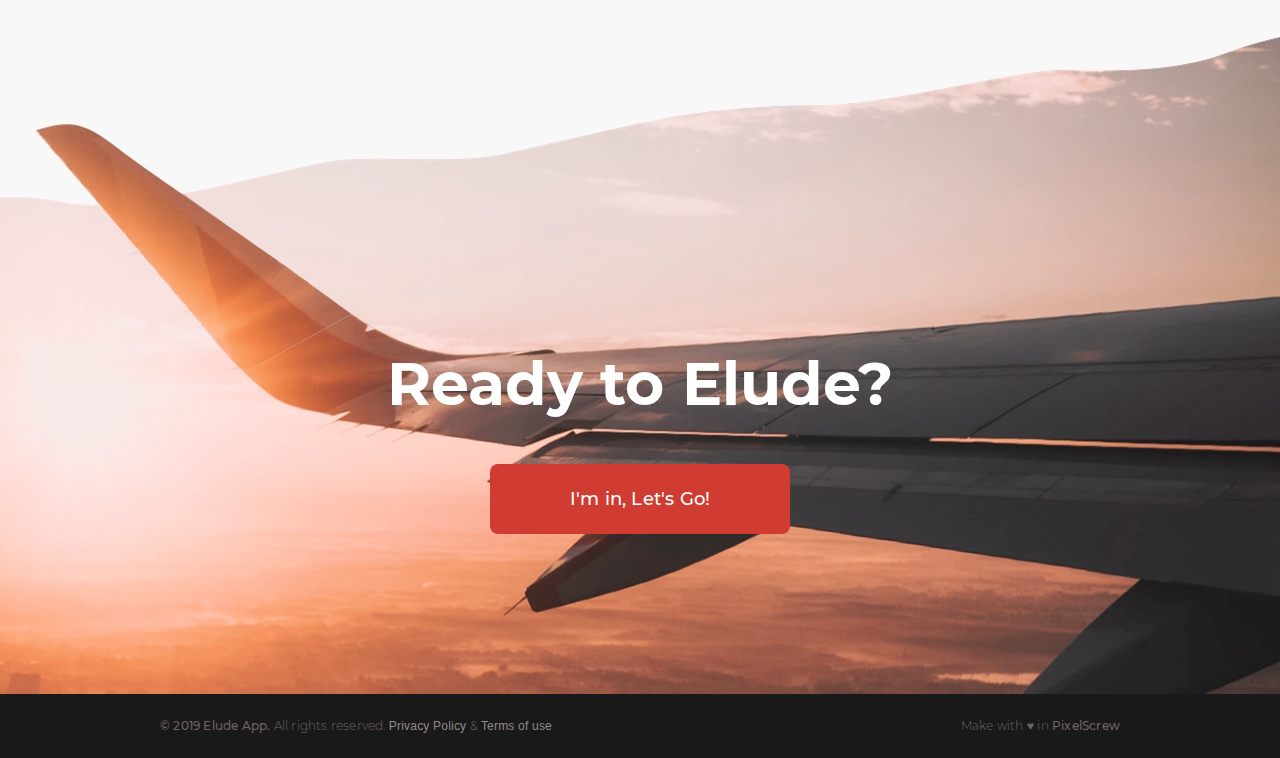
==== commit 1cdc5059: "add favicon" ====
--- a/index.html
+++ b/index.html
@@ -4,6 +4,31 @@
   <meta name="viewport" content="width=device-width, initial-scale=1">
   <meta charset="utf-8"/>
   <title>Elude</title>
+  <link rel="shortcut icon" href="./favicon.png" type="image/png">
+  <meta property="fb:pages" content="519874981504426">
+  <link rel="image_src" href="./static/img/share/social.jpg">
+
+  <meta property="og:type" content="article"/>
+  <meta property="og:site_name" content="Elude"/>
+
+  <meta property="og:url" content="https://www.eludetoday.com"/>
+
+  <meta property="og:title" content="Elude"/>
+  <meta property="og:description" content="Because we can."/>
+
+  <meta property="og:image" content="./static/img/share/social.jpg"/>
+  <meta property="og:image:width" content="1200"/>
+  <meta property="og:image:height" content="630"/>
+
+  <meta name="twitter:card" content="summary_large_image"/>
+  <meta name="twitter:site" content="@eludetoday"/>
+
+  <meta name="twitter:title" content="Elude"/>
+  <meta name="twitter:description" content="Because we can."/>
+
+  <meta name="twitter:image" content="./static/img/share/social.jpg"/>
+  <meta name="twitter:image:width" content="1200"/>
+  <meta name="twitter:image:height" content="630"/>
   <link rel="stylesheet" href="src/css/normalize.css">
   <link rel="stylesheet" href="src/css/default.css">
   <link rel="stylesheet" href="src/css/header.css">
@@ -43,7 +68,7 @@
   </div>
 </header>
 <main class="main">
-  <section class="presents" data-interval="4000" data-speed="800">
+  <section class="presents" data-interval="4000" data-speed="300">
     <section class="presents_inner">
       <h3 class="presents_subtitle">Elude presents</h3>
       <h1 class="presents_title">
--- a/src/css/destinations.css
+++ b/src/css/destinations.css
@@ -1,7 +1,6 @@
 .destinations {
   max-width: 960px;
   margin: auto auto 100px;
-  padding: 20px 0;
   background-color: #f8f8f8; }
   @media (max-width: 960px) {
     .destinations {
--- a/src/css/ready.css
+++ b/src/css/ready.css
@@ -22,20 +22,20 @@
     padding: 330px 0 160px 0; }
     @media (max-width: 560px) {
       .ready_inner {
-        padding: 215px 20px 70px;
+        padding: 240px 20px 100px;
         width: 100%; } }
   .ready_title {
-    font-size: 60px;
+    font-size: 36px;
     color: #fff;
-    margin-bottom: 40px; }
-    @media (max-width: 770px) {
+    text-shadow: 0 2px 20px rgba(0, 0, 0, 0.05);
+    line-height: 80px;
+    font-weight: 600;
+    letter-spacing: 0.12px;
+    margin-bottom: 20px; }
+    @media (min-width: 560px) {
       .ready_title {
-        font-size: 36px;
-        line-height: 48px;
-        letter-spacing: 0.12px; } }
-    @media (max-width: 340px) {
-      .ready_title {
-        font-size: 32px; } }
+        font-size: 60px;
+        margin-bottom: 40px; } }
   .ready_btn {
     background-color: #d03c31; }
     .ready_btn:hover {
--- a/src/css/footer.css
+++ b/src/css/footer.css
@@ -24,6 +24,7 @@
           margin-right: 0; } }
     .footer_text-span {
       font-size: inherit;
+      font-family: Montserrat-Light, sans-serif;
       line-height: inherit;
       color: #706163; }
     .footer_text-link {
@@ -36,4 +37,5 @@
       font-size: inherit;
       line-height: inherit;
       font-family: Montserrat-Medium, sans-serif;
-      color: #706163; }
+      color: #706163;
+      font-weight: 500 !important; }
--- a/src/css/modal.css
+++ b/src/css/modal.css
@@ -14,6 +14,7 @@
   transform: translateY(-25px);
   transition: .25s;
   /* анимация перехода */
+  max-width: 100%;
   pointer-events: none;
   /* элемент невидим для событий мыши */ }
   .modal-layout {
@@ -39,32 +40,28 @@
   left: 50%;
   transform: translate(-50%, -50%);
   z-index: 104; }
-  @media (max-width: 560px) {
+  @media (max-width: 640px) {
     .modal-dialog {
       transform: translate(0);
+      background-color: #fff;
       margin: 0;
       top: 0;
       right: 0;
       bottom: 0;
       left: 0;
-      width: 100%;
-      height: 100%;
       box-sizing: border-box; } }
 
-@media (min-width: 576px) {
-  .modal-dialog {
-    max-width: 640px;
-    margin: 30px auto; } }
 /* свойства для блока, содержащего контент модального окна */
 .modal-content {
   position: relative;
   display: flex;
   flex-direction: column;
   background-color: #fff;
-  background-clip: padding-box;
-  outline: 0;
   padding-top: 30px;
-  min-height: 360px; }
+  box-sizing: border-box;
+  min-height: 360px;
+  max-width: 100%;
+  height: 100%; }
 
 /* свойства для заголовка модального окна */
 .modal-header {
@@ -104,9 +101,6 @@
 /* свойства для блока, содержащего основное содержимое окна */
 .modal-body {
   position: relative;
-  -webkit-box-flex: 1;
-  -webkit-flex: 1 1 auto;
-  -ms-flex: 1 1 auto;
   flex: 1 1 auto;
   padding: 15px;
   overflow: auto; }
--- a/src/css/join.css
+++ b/src/css/join.css
@@ -1,6 +1,5 @@
 .join {
   position: relative;
-  min-width: 620px;
   margin: auto;
   display: flex;
   flex-direction: column;
@@ -9,17 +8,20 @@
   box-sizing: border-box; }
   @media (max-width: 560px) {
     .join {
-      min-width: 100%;
+      min-width: auto;
       height: 100%;
       border: none;
       padding: 60px 20px 30px; } }
+  @media (min-width: 620px) {
+    .join {
+      min-width: 620px; } }
   .join_title {
     font-size: 60px;
     line-height: 80px;
     margin-bottom: 10px;
     display: flex;
     font-weight: 600;
-    font-family: Montserrat-Medium, sans-serif;
+    font-family: Montserrat-Semibold, sans-serif;
     align-items: center;
     justify-content: space-between;
     width: 100%; }
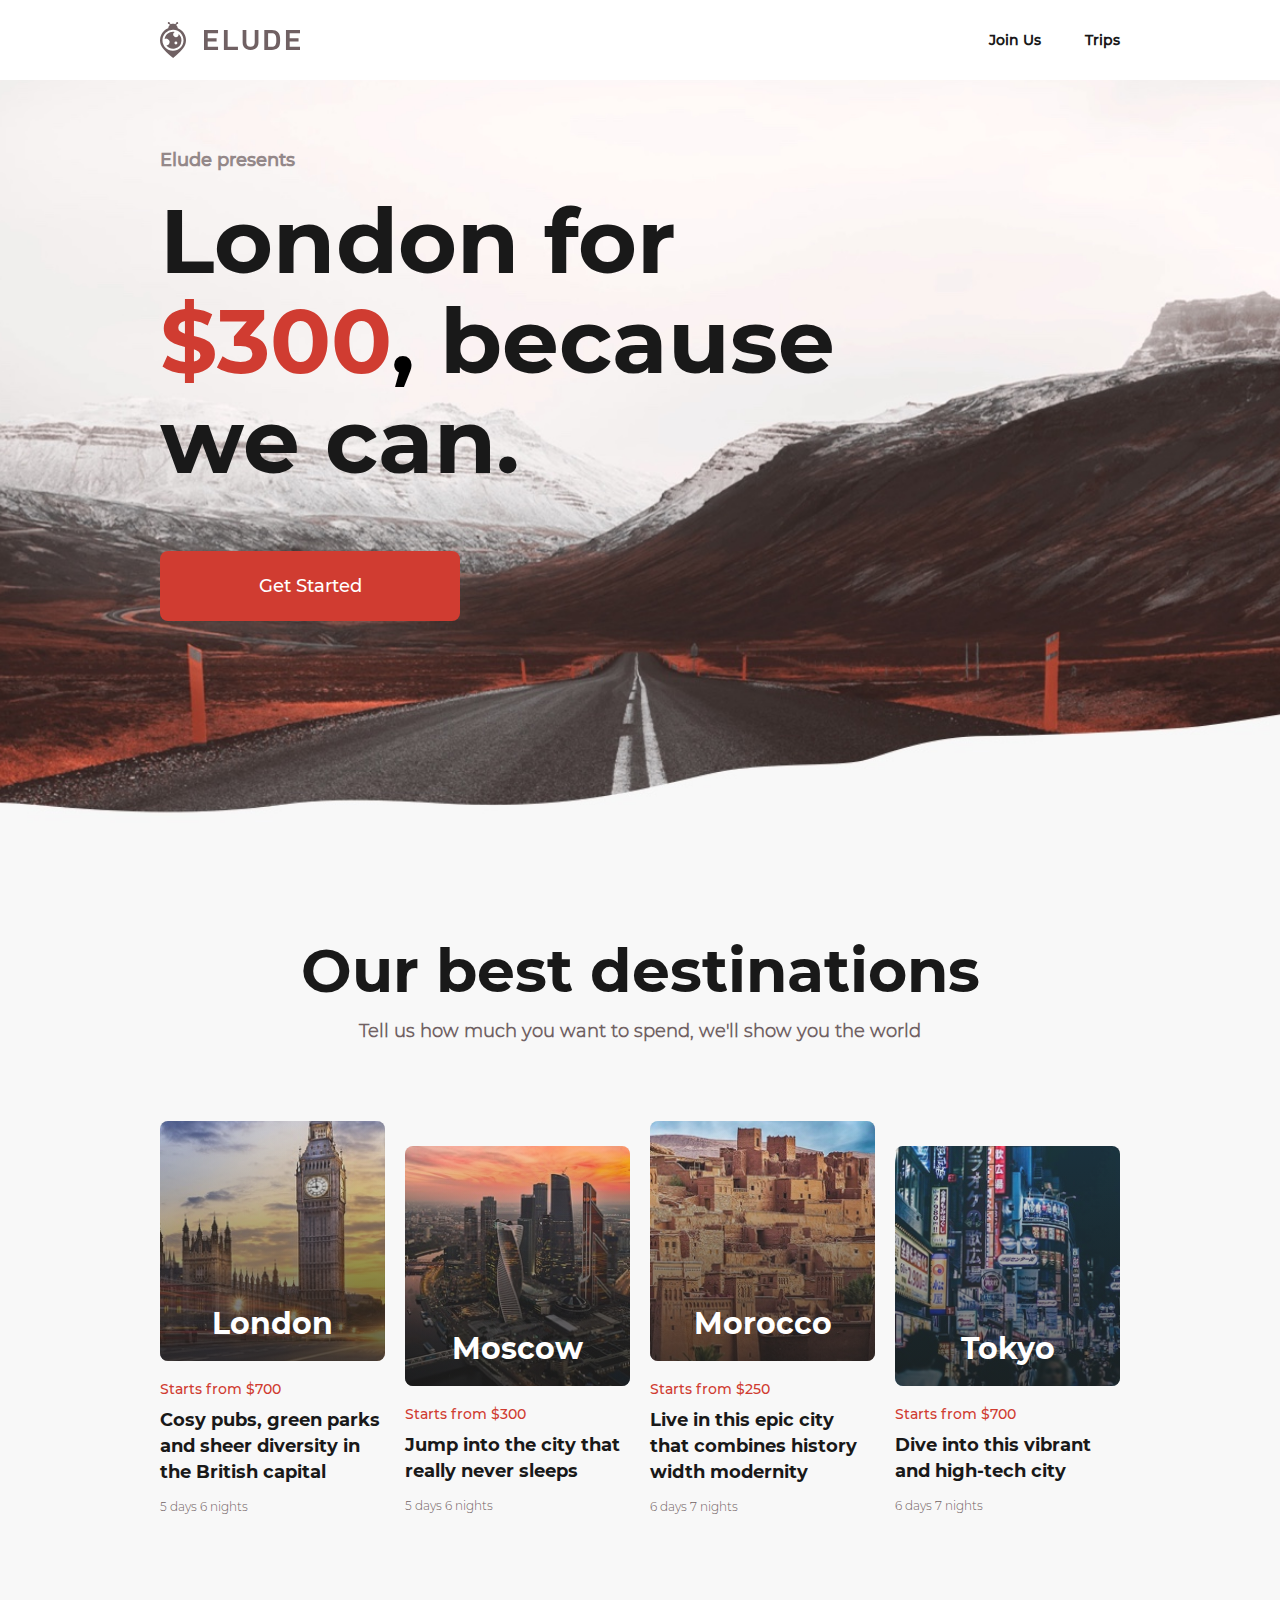
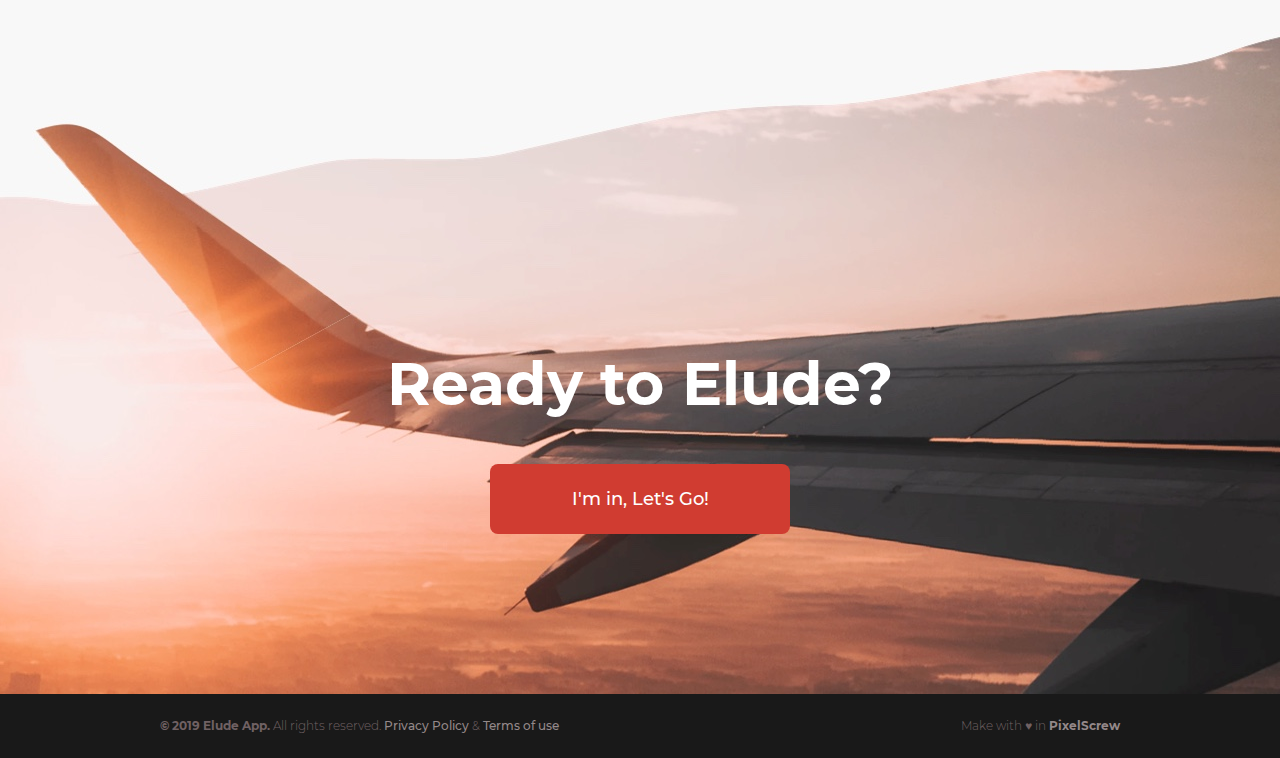
==== commit cdd67d56: "fix footer text weight & color" ====
--- a/index.html
+++ b/index.html
@@ -198,9 +198,9 @@
 <footer class="footer">
   <div class="footer_inner">
     <p class="footer_text">
-      <b class="footer_text-bold">© 2019 Elude App.</b>
+      <span class="footer_text-bold">© 2019 Elude App.</span>
       <span class="footer_text-span">All rights reserved.</span>
-      <a href="#" class="footer_text-link">Privacy Policy</a>
+      <a href="#" class="footer_text-link footer_text-break">Privacy Policy</a>
       <span class="footer_text-span">&</span>
       <a href="#" class="footer_text-link">Terms of use</a>
     </p>
--- a/src/css/default.css
+++ b/src/css/default.css
@@ -31,26 +31,22 @@
 h3,
 h4 {
   font-family: Montserrat-SemiBold, sans-serif;
-  letter-spacing: 0.2px;
   margin: 0;
   color: #191919; }
 
 a {
   font-family: Montserrat-Medium, sans-serif;
   font-size: 14px;
-  letter-spacing: 0.2px;
   color: #191919; }
 
 p {
   margin: 0;
-  letter-spacing: 0.2px;
   color: #191919; }
 
 .button {
   font-family: Montserrat-Medium, sans-serif;
   margin: 0;
   font-size: 18px;
-  letter-spacing: 0.2px;
   color: #fff;
   border: none;
   border-radius: 8px;
--- a/src/css/presents.css
+++ b/src/css/presents.css
@@ -5,7 +5,7 @@
     opacity: 0; }
 
 .presents {
-  background: url("../../static/img/presents/header-image.jpg") no-repeat top center;
+  background: url("../../static/img/presents/header-image.jpg") no-repeat bottom center;
   background-size: cover;
   height: 100%;
   padding: 150px 0 210px 0;
--- a/src/css/ready.css
+++ b/src/css/ready.css
@@ -1,5 +1,5 @@
 .ready {
-  background: url("../../static/img/ready/footer-image.jpg") no-repeat center;
+  background: url("../../static/img/ready/footer-image.jpg") no-repeat top center;
   background-size: cover;
   display: flex;
   flex-direction: column;
--- a/src/css/footer.css
+++ b/src/css/footer.css
@@ -9,7 +9,7 @@
     margin: auto;
     display: flex;
     justify-content: space-between; }
-    @media (max-width: 560px) {
+    @media (max-width: 620px) {
       .footer_inner {
         flex-direction: column;
         flex-wrap: wrap; } }
@@ -18,7 +18,7 @@
     line-height: 24px; }
     .footer_text:first-child {
       margin-right: 20px; }
-      @media (max-width: 560px) {
+      @media (max-width: 620px) {
         .footer_text:first-child {
           margin-bottom: 15px;
           margin-right: 0; } }
@@ -30,12 +30,16 @@
     .footer_text-link {
       font-size: inherit;
       line-height: inherit;
-      font-family: Montserrat, sans-serif;
-      color: #948889;
+      font-family: Montserrat-Medium, sans-serif;
+      color: #948889 !important;
       text-decoration: none; }
+    @media (max-width: 560px) {
+      .footer_text-break:before {
+        content: '';
+        display: block; } }
     .footer_text-bold {
       font-size: inherit;
       line-height: inherit;
-      font-family: Montserrat-Medium, sans-serif;
+      font-family: Montserrat-SemiBold, sans-serif;
       color: #706163;
       font-weight: 500 !important; }
--- a/src/css/modal.css
+++ b/src/css/modal.css
@@ -80,14 +80,15 @@
 
 /* свойства для кнопки "Закрыть" */
 .close {
-  position: static;
+  position: absolute;
+  top: 50px;
+  right: 50px;
   opacity: .5;
   width: 24px;
   height: 24px;
   display: flex; }
   @media (max-width: 770px) {
     .close {
-      position: absolute;
       top: 20px;
       right: 20px; } }
 
--- a/src/css/join.css
+++ b/src/css/join.css
@@ -5,16 +5,14 @@
   flex-direction: column;
   background-color: #fff;
   padding: 30px 50px 50px;
-  box-sizing: border-box; }
-  @media (max-width: 560px) {
+  box-sizing: border-box;
+  min-width: 620px; }
+  @media (max-width: 620px) {
     .join {
       min-width: auto;
       height: 100%;
       border: none;
       padding: 60px 20px 30px; } }
-  @media (min-width: 620px) {
-    .join {
-      min-width: 620px; } }
   .join_title {
     font-size: 60px;
     line-height: 80px;
@@ -22,7 +20,6 @@
     display: flex;
     font-weight: 600;
     font-family: Montserrat-Semibold, sans-serif;
-    align-items: center;
     justify-content: space-between;
     width: 100%; }
   .join_text {
@@ -34,6 +31,7 @@
     @media (max-width: 980px) {
       .join_text {
         width: 100%;
+        margin-bottom: 60px;
         max-width: 100%; } }
   .join_input {
     margin-bottom: 40px;
@@ -62,7 +60,6 @@
       left: 0;
       font-size: 18px;
       font-weight: 300;
-      letter-spacing: 0.2px;
       color: #333333;
       opacity: 0.25;
       transition: 0.25s; }
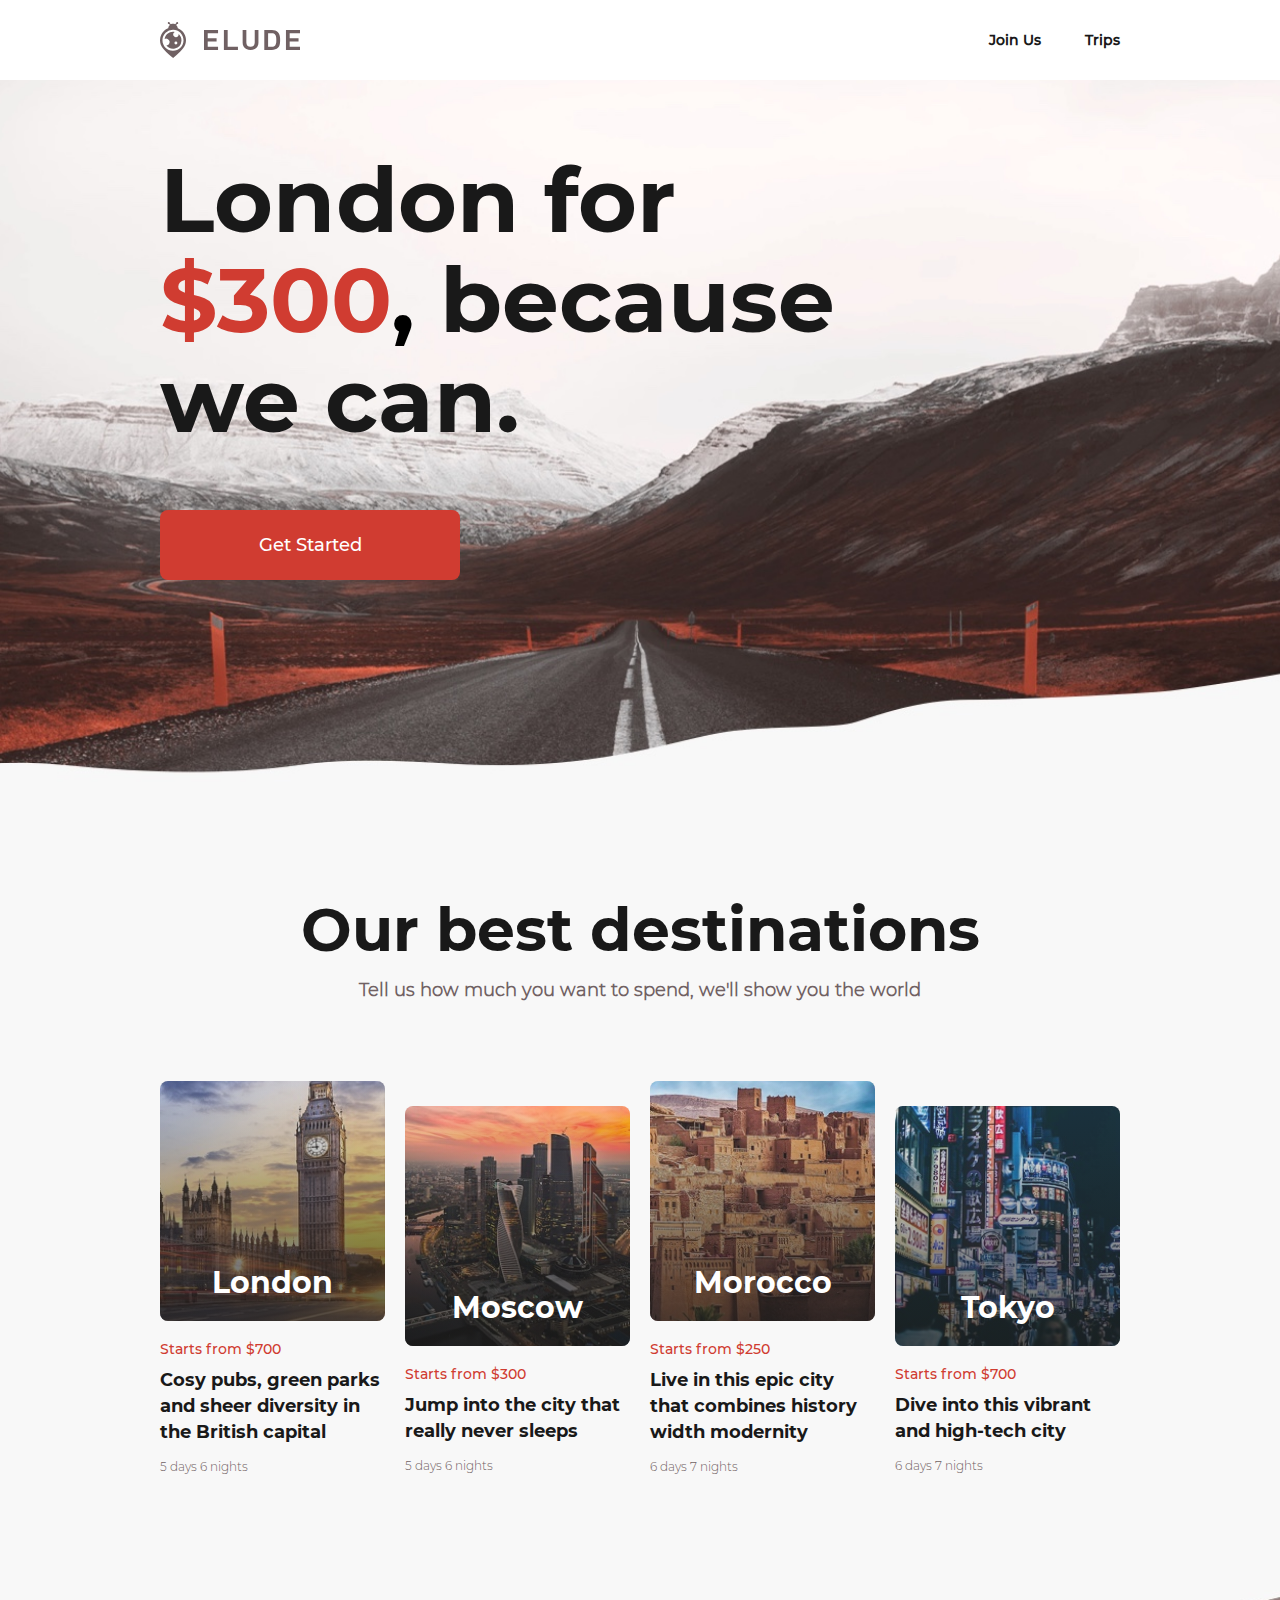
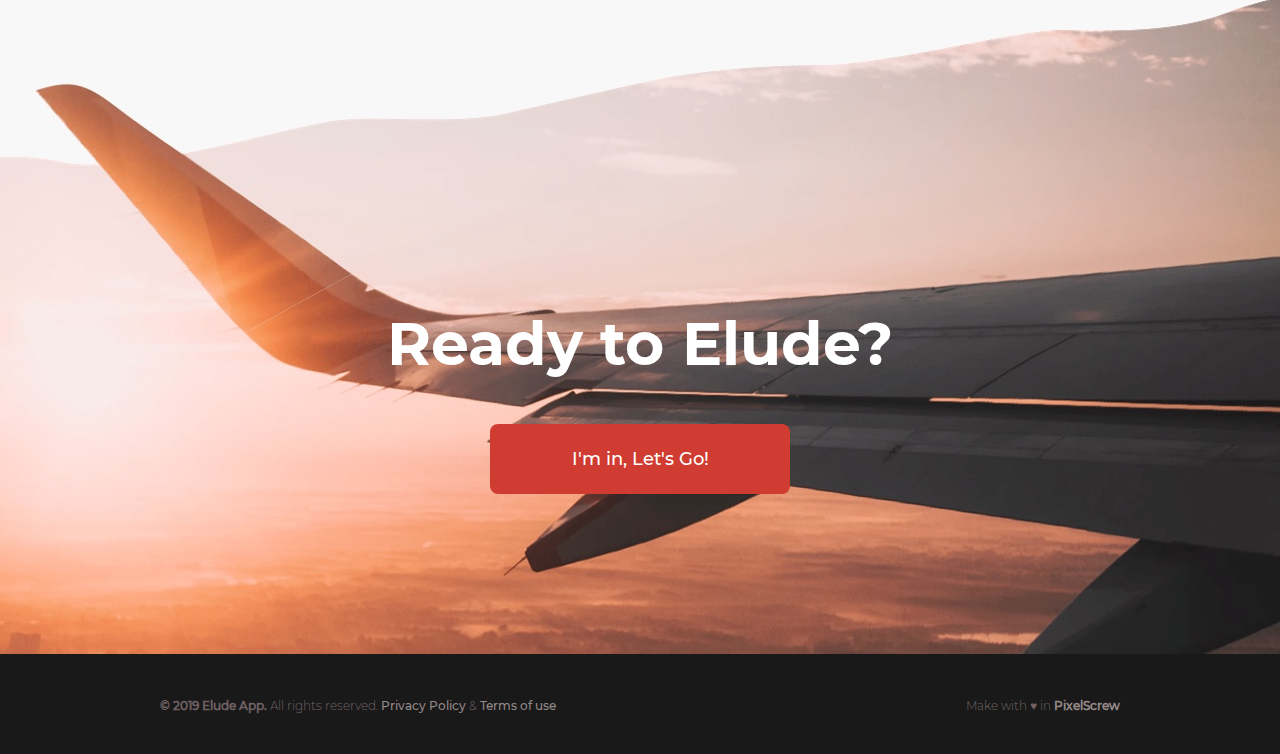
==== commit 799c768d: "fixes" ====
--- a/index.html
+++ b/index.html
@@ -70,7 +70,7 @@
 <main class="main">
   <section class="presents" data-interval="4000" data-speed="300">
     <section class="presents_inner">
-      <h3 class="presents_subtitle">Elude presents</h3>
+<!--      <h3 class="presents_subtitle">Elude presents</h3>-->
       <h1 class="presents_title">
         <span id="keyword-city" class="presents_title-keyword keyword">London</span>
         <span class="keyword">for</span>
--- a/src/css/presents.css
+++ b/src/css/presents.css
@@ -5,7 +5,7 @@
     opacity: 0; }
 
 .presents {
-  background: url("../../static/img/presents/header-image.jpg") no-repeat bottom center;
+  background: -webkit-image-set(url("../../static/img/presents/header-image.jpg") 1x, url("../../static/img/presents/header-image@2x.jpg") 2x) no-repeat bottom center;
   background-size: cover;
   height: 100%;
   padding: 150px 0 210px 0;
@@ -36,7 +36,7 @@
     line-height: 100px;
     box-sizing: border-box;
     width: 100%;
-    padding-right: 25%;
+    padding-right: 20%;
     margin-bottom: 60px; }
     .presents_title-keywords {
       list-style: none;
--- a/src/css/destinations.css
+++ b/src/css/destinations.css
@@ -76,21 +76,21 @@
       left: 0;
       background-image: linear-gradient(to bottom, rgba(25, 25, 25, 0), rgba(25, 25, 25, 0.5) 65%, rgba(25, 25, 25, 0.7)), linear-gradient(to bottom, rgba(255, 255, 255, 0.1), rgba(255, 255, 255, 0.1)); }
     .destinations_img-london {
-      background: url("../../static/img/destinations/photo-1.jpg") no-repeat center;
+      background: -webkit-image-set(url("../../static/img/destinations/photo-1.jpg") 1x, url("../../static/img/destinations/photo-1@2x.jpg") 2x) no-repeat center;
       background-size: cover;
       object-fit: contain; }
     .destinations_img-moscow {
-      background: url("../../static/img/destinations/photo-2.jpg") no-repeat center;
+      background: -webkit-image-set(url("../../static/img/destinations/photo-2.jpg") 1x, url("../../static/img/destinations/photo-2@2x.jpg") 2x) no-repeat center;
       background-size: cover;
       margin-top: 25px; }
       @media (max-width: 770px) {
         .destinations_img-moscow {
           margin-top: 0; } }
     .destinations_img-morocco {
-      background: url("../../static/img/destinations/photo-3.jpg") center;
+      background: -webkit-image-set(url("../../static/img/destinations/photo-3.jpg") 1x, url("../../static/img/destinations/photo-3@2x.jpg") 2x) no-repeat center;
       background-size: cover; }
     .destinations_img-tokyo {
-      background: url("../../static/img/destinations/photo-4.jpg") no-repeat center;
+      background: -webkit-image-set(url("../../static/img/destinations/photo-4.jpg") 1x, url("../../static/img/destinations/photo-4@2x.jpg") 2x) no-repeat center;
       background-size: cover;
       margin-top: 25px; }
       @media (max-width: 770px) {
--- a/src/css/ready.css
+++ b/src/css/ready.css
@@ -1,5 +1,5 @@
 .ready {
-  background: url("../../static/img/ready/footer-image.jpg") no-repeat top center;
+  background: -webkit-image-set(url("../../static/img/ready/footer-image.jpg") 1x, url("../../static/img/ready/footer-image@2x.jpg") 2x) no-repeat top center;
   background-size: cover;
   display: flex;
   flex-direction: column;
--- a/src/css/footer.css
+++ b/src/css/footer.css
@@ -1,9 +1,12 @@
 .footer {
   background-color: #191919;
-  padding: 20px 0; }
-  @media (max-width: 980px) {
+  padding: 40px 20px;
+  height: 100px;
+  box-sizing: border-box; }
+  @media (max-width: 620px) {
     .footer {
-      padding: 20px 20px 25px 20px; } }
+      padding: 20px 20px 25px 20px;
+      height: 130px; } }
   .footer_inner {
     max-width: 960px;
     margin: auto;
@@ -40,6 +43,6 @@
     .footer_text-bold {
       font-size: inherit;
       line-height: inherit;
-      font-family: Montserrat-SemiBold, sans-serif;
+      font-family: Montserrat-Medium, sans-serif;
       color: #706163;
-      font-weight: 500 !important; }
+      font-weight: 600 !important; }
--- a/src/css/modal.css
+++ b/src/css/modal.css
@@ -40,7 +40,7 @@
   left: 50%;
   transform: translate(-50%, -50%);
   z-index: 104; }
-  @media (max-width: 640px) {
+  @media (max-width: 620px) {
     .modal-dialog {
       transform: translate(0);
       background-color: #fff;
@@ -87,7 +87,7 @@
   width: 24px;
   height: 24px;
   display: flex; }
-  @media (max-width: 770px) {
+  @media (max-width: 620px) {
     .close {
       top: 20px;
       right: 20px; } }
--- a/src/css/join.css
+++ b/src/css/join.css
@@ -67,13 +67,13 @@
     max-width: 100%;
     padding: 20px;
     color: #fff;
-    background-color: #1b4175;
+    background-color: #d03c31;
     transition: .25s;
     width: 100%;
     margin-top: auto;
     margin-bottom: 0; }
     .join_btn:hover:not(:disabled) {
-      background-color: #133059; }
+      background-color: #aa332b; }
     .join_btn:disabled {
       opacity: 0.2;
       cursor: not-allowed; }
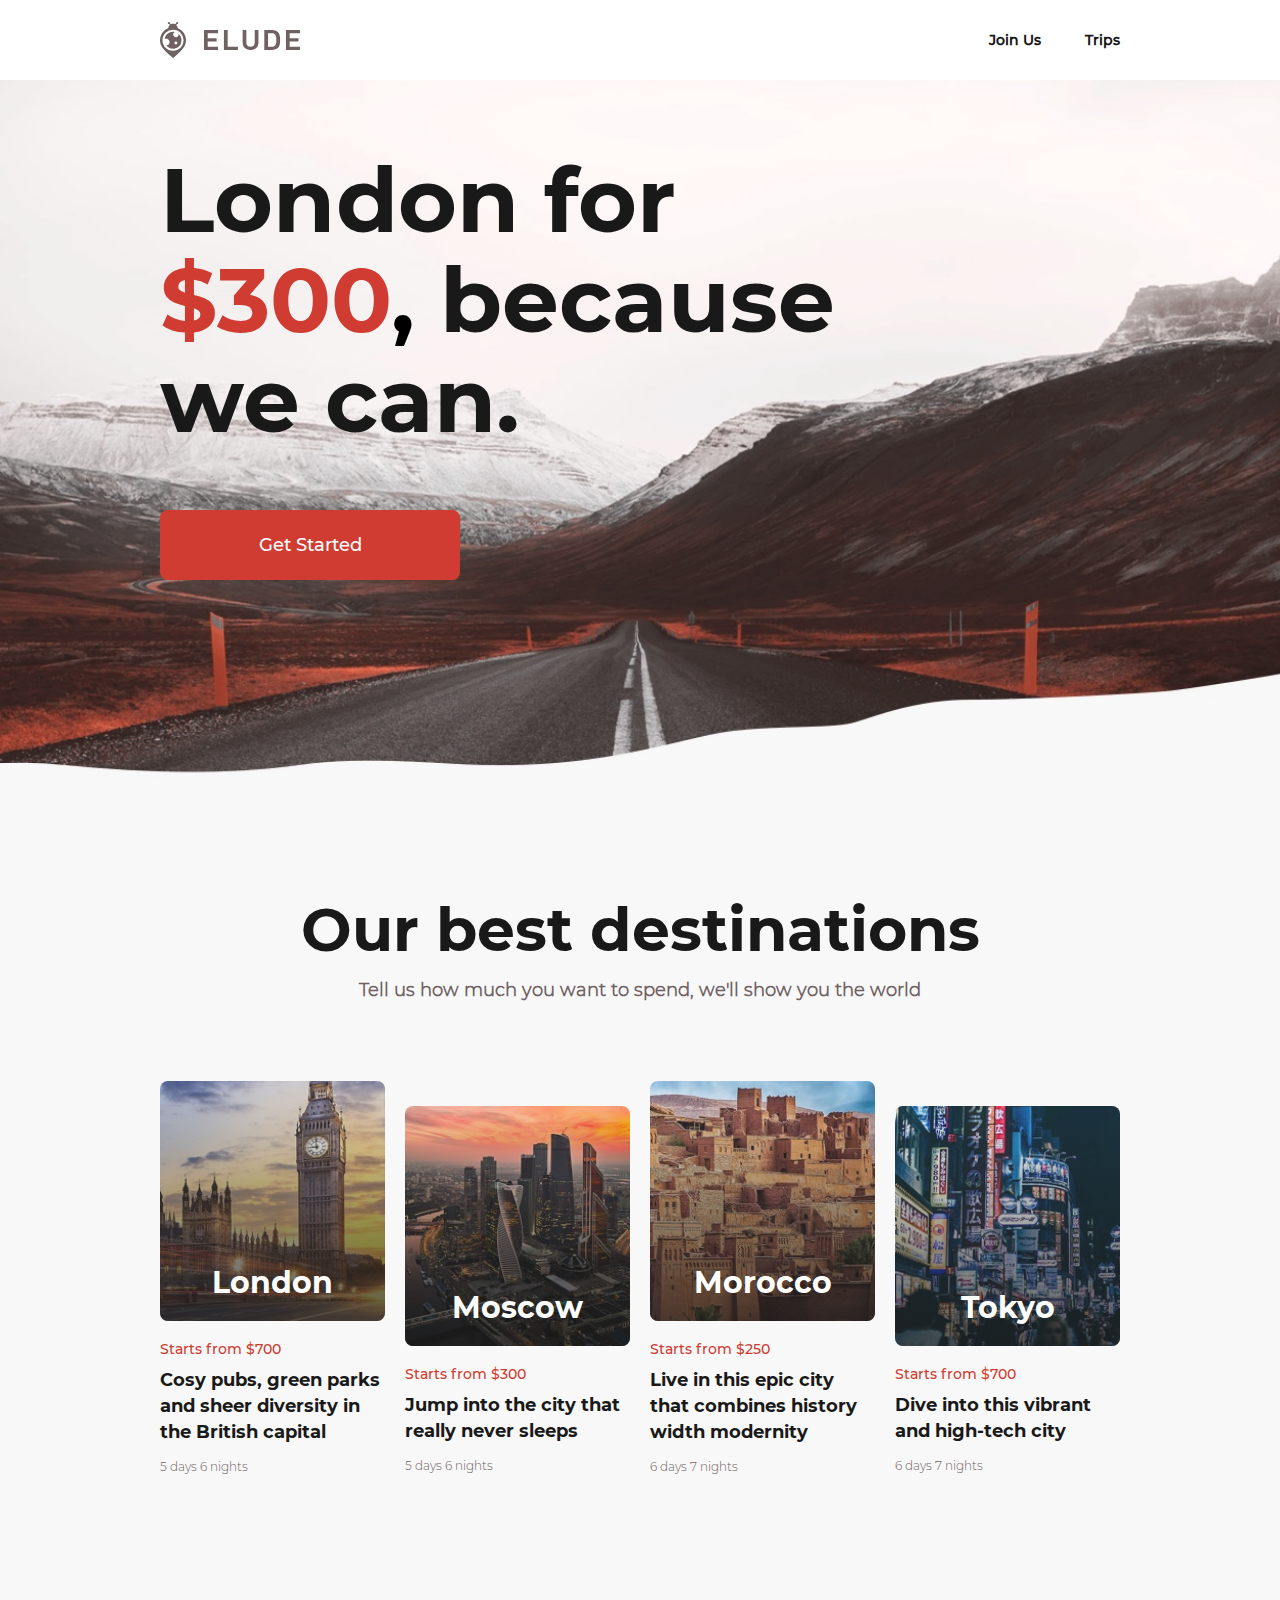
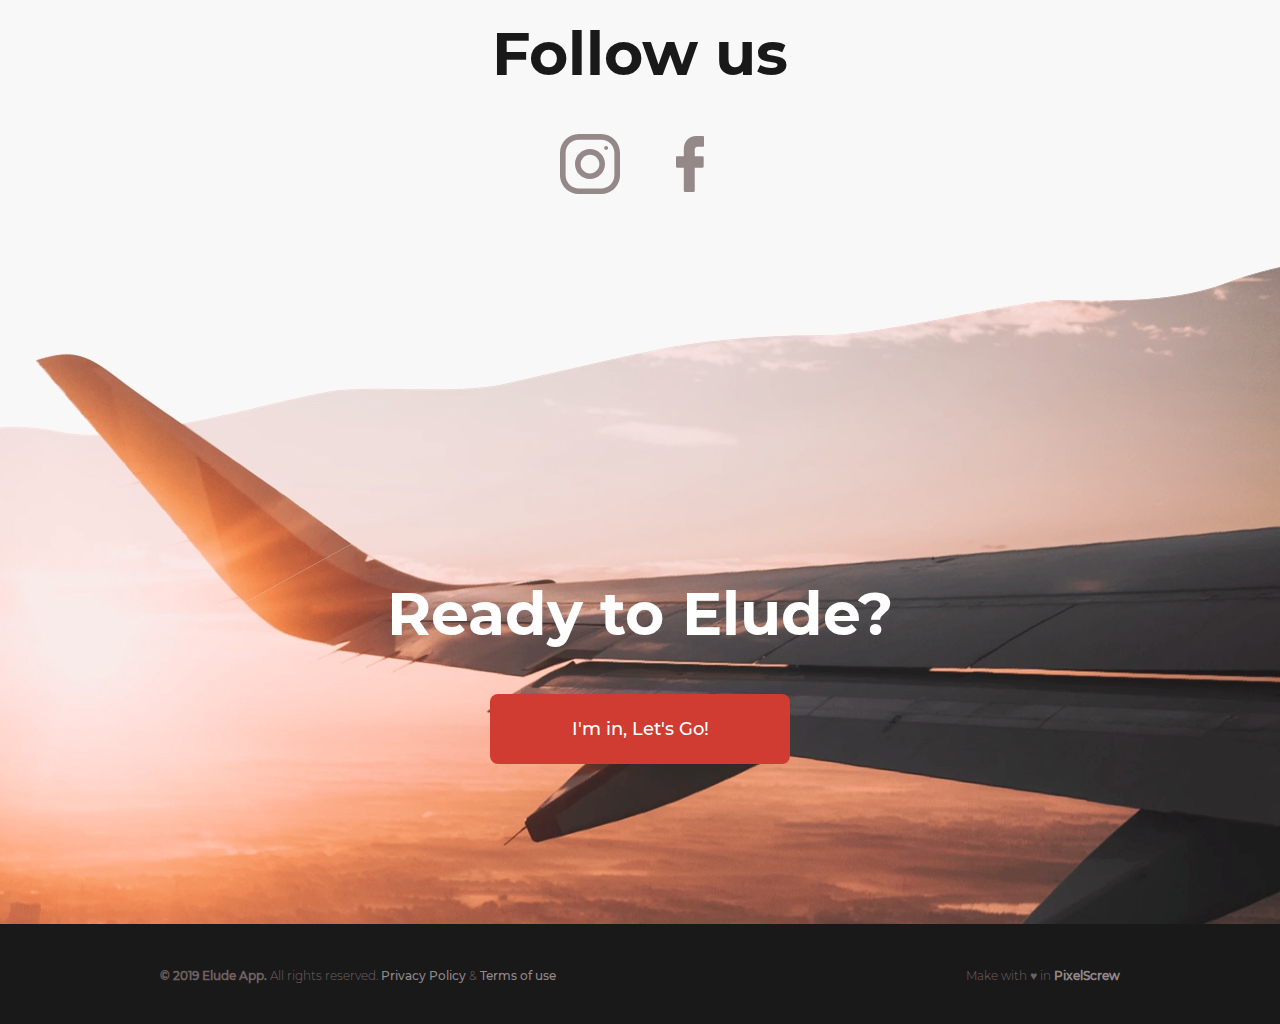
==== commit 4e4b939f: "add socials section" ====
--- a/index.html
+++ b/index.html
@@ -1,45 +1,46 @@
 <!DOCTYPE html>
 <html lang="ru">
 <head>
-  <meta name="viewport" content="width=device-width, initial-scale=1">
-  <meta charset="utf-8"/>
-  <title>Elude</title>
-  <link rel="shortcut icon" href="./favicon.png" type="image/png">
-  <meta property="fb:pages" content="519874981504426">
-  <link rel="image_src" href="./static/img/share/social.jpg">
-
-  <meta property="og:type" content="article"/>
-  <meta property="og:site_name" content="Elude"/>
-
-  <meta property="og:url" content="https://www.eludetoday.com"/>
-
-  <meta property="og:title" content="Elude"/>
-  <meta property="og:description" content="Because we can."/>
-
-  <meta property="og:image" content="./static/img/share/social.jpg"/>
-  <meta property="og:image:width" content="1200"/>
-  <meta property="og:image:height" content="630"/>
-
-  <meta name="twitter:card" content="summary_large_image"/>
-  <meta name="twitter:site" content="@eludetoday"/>
-
-  <meta name="twitter:title" content="Elude"/>
-  <meta name="twitter:description" content="Because we can."/>
-
-  <meta name="twitter:image" content="./static/img/share/social.jpg"/>
-  <meta name="twitter:image:width" content="1200"/>
-  <meta name="twitter:image:height" content="630"/>
-  <link rel="stylesheet" href="src/css/normalize.css">
-  <link rel="stylesheet" href="src/css/default.css">
-  <link rel="stylesheet" href="src/css/header.css">
-  <link rel="stylesheet" href="src/css/presents.css">
-  <link rel="stylesheet" href="src/css/destinations.css">
-  <link rel="stylesheet" href="src/css/ready.css">
-  <link rel="stylesheet" href="src/css/stay.css">
-  <link rel="stylesheet" href="src/css/footer.css">
-  <link rel="stylesheet" href="src/css/modal.css">
-  <link rel="stylesheet" href="src/css/join.css">
-  <script type="text/javascript">
+	<meta name="viewport" content="width=device-width, initial-scale=1">
+	<meta charset="utf-8"/>
+	<title>Elude</title>
+	<link rel="shortcut icon" href="./favicon.png" type="image/png">
+	<meta property="fb:pages" content="519874981504426">
+	<link rel="image_src" href="./static/img/share/social.jpg">
+
+	<meta property="og:type" content="article"/>
+	<meta property="og:site_name" content="Elude"/>
+
+	<meta property="og:url" content="https://www.eludetoday.com"/>
+
+	<meta property="og:title" content="Elude"/>
+	<meta property="og:description" content="Because we can."/>
+
+	<meta property="og:image" content="./static/img/share/social.jpg"/>
+	<meta property="og:image:width" content="1200"/>
+	<meta property="og:image:height" content="630"/>
+
+	<meta name="twitter:card" content="summary_large_image"/>
+	<meta name="twitter:site" content="@eludetoday"/>
+
+	<meta name="twitter:title" content="Elude"/>
+	<meta name="twitter:description" content="Because we can."/>
+
+	<meta name="twitter:image" content="./static/img/share/social.jpg"/>
+	<meta name="twitter:image:width" content="1200"/>
+	<meta name="twitter:image:height" content="630"/>
+	<link rel="stylesheet" href="src/css/normalize.css">
+	<link rel="stylesheet" href="src/css/default.css">
+	<link rel="stylesheet" href="src/css/header.css">
+	<link rel="stylesheet" href="src/css/presents.css">
+	<link rel="stylesheet" href="src/css/destinations.css">
+	<link rel="stylesheet" href="src/css/follow.css">
+	<link rel="stylesheet" href="src/css/ready.css">
+	<link rel="stylesheet" href="src/css/stay.css">
+	<link rel="stylesheet" href="src/css/footer.css">
+	<link rel="stylesheet" href="src/css/modal.css">
+	<link rel="stylesheet" href="src/css/join.css">
+	<script type="text/javascript">
       const keywords = [{
           city: 'London',
           price: 700
@@ -53,162 +54,179 @@
           city: 'Tokyo',
           price: 700
       }];
-  </script>
+	</script>
 </head>
 <body>
 <header class="header" id="header">
-  <div class="header_inner">
-    <a href="/" class="logo-link">
-      <img class="logo" alt="Elude" src="static/img/header/logo.svg">
-    </a>
-    <nav class="navigation">
-      <a href="#openModal" class="navigation_link">Join Us</a>
-      <a href="#destinations" class="navigation_link lazy-link">Trips</a>
-    </nav>
-  </div>
+	<div class="header_inner">
+		<a href="/" class="logo-link">
+			<img class="logo" alt="Elude" src="static/img/header/logo.svg">
+		</a>
+		<nav class="navigation">
+			<a href="#openModal" class="navigation_link">Join Us</a>
+			<a href="#destinations" class="navigation_link lazy-link">Trips</a>
+		</nav>
+	</div>
 </header>
 <main class="main">
-  <section class="presents" data-interval="4000" data-speed="300">
-    <section class="presents_inner">
-<!--      <h3 class="presents_subtitle">Elude presents</h3>-->
-      <h1 class="presents_title">
-        <span id="keyword-city" class="presents_title-keyword keyword">London</span>
-        <span class="keyword">for</span>
-        <span id="keyword-price" class="presents_title--red keyword">300</span>
-        because we can.
-      </h1>
-      <a href="#openModal" class="button presents_button">Get Started</a>
-    </section>
-  </section>
-  <section class="destinations" id="destinations">
-    <h2 class="destinations_title">Our best destinations</h2>
-    <h4 class="destinations_subtitle">Tell us how much you want to spend, we'll show you the world</h4>
-    <div class="destinations_cities">
-      <div class="destinations_cities-wrapper">
-        <div class="destinations_item">
-          <div class="destinations_img destinations_img-london">
-            <span class="destinations_item-name">London</span>
-          </div>
-          <p class="destinations_item-price">Starts from $700</p>
-          <p class="destinations_item-text">
-            Cosy pubs, green parks
-            and sheer diversity in
-            the British capital
-          </p>
-          <p class="destinations_item-duration">5 days 6 nights</p>
-        </div>
-        <div class="destinations_item">
-          <div class="destinations_img destinations_img-moscow">
-            <span class="destinations_item-name">Moscow</span>
-          </div>
-          <p class="destinations_item-price">Starts from $300</p>
-          <p class="destinations_item-text">
-            Jump into the city that really
-            never sleeps
-          </p>
-          <p class="destinations_item-duration">5 days 6 nights</p>
-        </div>
-        <div class="destinations_item">
-          <div class="destinations_img destinations_img-morocco">
-            <span class="destinations_item-name">Morocco</span>
-          </div>
-          <p class="destinations_item-price">Starts from $250</p>
-          <p class="destinations_item-text">
-            Live in this epic city
-            that combines history
-            width modernity
-          </p>
-          <p class="destinations_item-duration">6 days 7 nights</p>
-        </div>
-        <div class="destinations_item">
-          <div class="destinations_img destinations_img-tokyo">
-            <span class="destinations_item-name">Tokyo</span>
-          </div>
-          <p class="destinations_item-price">Starts from $700</p>
-          <p class="destinations_item-text">
-            Dive into this vibrant
-            and high-tech city
-          </p>
-          <p class="destinations_item-duration">6 days 7 nights</p>
-        </div>
-      </div>
-    </div>
-    <p class="destinations_swipe">Swipe to left</p>
-  </section>
-  <section class="ready">
-    <div class="ready_inner">
-      <h2 class="ready_title">Ready to Elude?</h2>
-      <a href="#openModal" class="button ready_btn">I'm in, Let's Go!</a>
-    </div>
-  </section>
-  <section class="join_modal">
-    <div id="openModal" class="modal">
-      <div class="modal-dialog">
-        <form id="form" class="modal-content join">
-          <div class="join_title">
-            <span>Join Us</span>
-            <a href="#" title="Close" class="close">
-              <svg xmlns="http://www.w3.org/2000/svg" width="24" height="24" viewBox="0 0 24 24">
-                <path fill="#000" fill-rule="nonzero"
-                  d="M10.993 12.03l-8.828 8.83c-.244.247-.195.696.05.942a.621.621 0 0 0 .443.185c.16 0 .438.056.56-.067l8.83-8.834 8.76 8.764c.123.123.33.137.491.137.16 0 .32-.061.443-.185.245-.246.364-.765.12-1.012l-8.758-8.76 8.76-8.765c.245-.247.129-.763-.116-1.01-.245-.246-.691-.296-.936-.05l-8.764 8.768-8.833-8.838c-.245-.246-.762-.126-1.007.12-.244.247-.29.693-.046.94l8.83 8.834z"></path>
-              </svg>
-            </a>
-          </div>
-          <p class="join_text">
-            Keep up-to-date and be amongst the first to get access
-            to our platform.
-          </p>
-          <label class="join_input">
-            <input id="name" type="text" class="join_input-input" required>
-            <span class="join_input-placeholder">Your Name</span>
-          </label>
-          <label class="join_input">
-            <input id="mail" type="text" class="join_input-input" required>
-            <span class="join_input-placeholder">E-mail</span>
-          </label>
-          <label class="join_input">
-            <input id="city" type="text" class="join_input-input" required>
-            <span class="join_input-placeholder">Home City</span>
-          </label>
-          <button id="#button" class="button join_btn" disabled>Submit</button>
-        </form>
-      </div>
-      <a href="#" class="modal-layout"></a>
-    </div>
-    <div id="success" class="modal">
-      <div class="modal-dialog">
-        <form class="modal-content join">
-          <div class="join_title">
-            <span>Thank You!</span>
-            <a href="#" title="Close" class="close">
-              <svg xmlns="http://www.w3.org/2000/svg" width="24" height="24" viewBox="0 0 24 24">
-                <path fill="#000" fill-rule="nonzero"
-                  d="M10.993 12.03l-8.828 8.83c-.244.247-.195.696.05.942a.621.621 0 0 0 .443.185c.16 0 .438.056.56-.067l8.83-8.834 8.76 8.764c.123.123.33.137.491.137.16 0 .32-.061.443-.185.245-.246.364-.765.12-1.012l-8.758-8.76 8.76-8.765c.245-.247.129-.763-.116-1.01-.245-.246-.691-.296-.936-.05l-8.764 8.768-8.833-8.838c-.245-.246-.762-.126-1.007.12-.244.247-.29.693-.046.94l8.83 8.834z"></path>
-              </svg>
-            </a>
-          </div>
-          <p class="join_text">We will definitely inform you when we start the service.</p>
-          <a href="#" class="button join_btn">Close</a>
-        </form>
-      </div>
-      <a href="#" class="modal-layout"></a>
-    </div>
-  </section>
+	<section class="presents" data-interval="4000" data-speed="300">
+		<section class="presents_inner">
+			<!--      <h3 class="presents_subtitle">Elude presents</h3>-->
+			<h1 class="presents_title">
+				<span id="keyword-city" class="presents_title-keyword keyword">London</span>
+				<span class="keyword">for</span>
+				<span id="keyword-price" class="presents_title--red keyword">300</span>
+				because we can.
+			</h1>
+			<a href="#openModal" class="button presents_button">Get Started</a>
+		</section>
+	</section>
+	<section class="destinations" id="destinations">
+		<h2 class="destinations_title">Our best destinations</h2>
+		<h4 class="destinations_subtitle">Tell us how much you want to spend, we'll show you the world</h4>
+		<div class="destinations_cities">
+			<div class="destinations_cities-wrapper">
+				<div class="destinations_item">
+					<div class="destinations_img destinations_img-london">
+						<span class="destinations_item-name">London</span>
+					</div>
+					<p class="destinations_item-price">Starts from $700</p>
+					<p class="destinations_item-text">
+						Cosy pubs, green parks
+						and sheer diversity in
+						the British capital
+					</p>
+					<p class="destinations_item-duration">5 days 6 nights</p>
+				</div>
+				<div class="destinations_item">
+					<div class="destinations_img destinations_img-moscow">
+						<span class="destinations_item-name">Moscow</span>
+					</div>
+					<p class="destinations_item-price">Starts from $300</p>
+					<p class="destinations_item-text">
+						Jump into the city that really
+						never sleeps
+					</p>
+					<p class="destinations_item-duration">5 days 6 nights</p>
+				</div>
+				<div class="destinations_item">
+					<div class="destinations_img destinations_img-morocco">
+						<span class="destinations_item-name">Morocco</span>
+					</div>
+					<p class="destinations_item-price">Starts from $250</p>
+					<p class="destinations_item-text">
+						Live in this epic city
+						that combines history
+						width modernity
+					</p>
+					<p class="destinations_item-duration">6 days 7 nights</p>
+				</div>
+				<div class="destinations_item">
+					<div class="destinations_img destinations_img-tokyo">
+						<span class="destinations_item-name">Tokyo</span>
+					</div>
+					<p class="destinations_item-price">Starts from $700</p>
+					<p class="destinations_item-text">
+						Dive into this vibrant
+						and high-tech city
+					</p>
+					<p class="destinations_item-duration">6 days 7 nights</p>
+				</div>
+			</div>
+		</div>
+		<p class="destinations_swipe">Swipe to left</p>
+	</section>
+	<section class="follow">
+		<h2 class="follow__title">Follow us</h2>
+		<div class="follow__socials">
+			<a href="http://instagram.com/elude" target="_blank" class="follow__socials-item">
+				<svg class="follow__socials-icon" height="60" viewBox="0 0 60 60" width="60" xmlns="http://www.w3.org/2000/svg">
+					<path
+						d="m41.25 0c10.354 0 18.75 8.396 18.75 18.75v22.5c0 10.354-8.396 18.75-18.75 18.75h-22.5c-10.354 0-18.75-8.396-18.75-18.75v-22.5c0-10.354 8.396-18.75 18.75-18.75zm13.125 41.25v-22.5c0-7.238-5.888-13.125-13.125-13.125h-22.5c-7.238 0-13.125 5.887-13.125 13.125v22.5c0 7.237 5.887 13.125 13.125 13.125h22.5c7.237 0 13.125-5.888 13.125-13.125zm-24.375-26.25c8.284 0 15 6.716 15 15s-6.716 15-15 15-15-6.716-15-15 6.716-15 15-15zm0 24.375c5.167 0 9.375-4.208 9.375-9.375 0-5.171-4.208-9.375-9.375-9.375-5.168 0-9.375 4.204-9.375 9.375 0 5.167 4.207 9.375 9.375 9.375zm16.125-23.501a1.999 1.999 0 1 1 0-3.998 1.999 1.999 0 0 1 0 3.998z"/>
+				</svg>
+			</a>
+			<a href="https://www.facebook.com/EIudeToday/" target="_blank" class="follow__socials-item">
+				<svg class="follow__socials-icon" height="60" viewBox="0 0 60 60" width="60" xmlns="http://www.w3.org/2000/svg">
+					<path
+						d="m42.946 2.012-6.716-.012c-7.545 0-12.421 5.41-12.421 13.782v6.354h-6.753c-.583 0-1.056.511-1.056 1.142v9.207c0 .631.473 1.142 1.056 1.142h6.753v23.231c0 .631.472 1.142 1.056 1.142h8.81c.583 0 1.056-.512 1.056-1.142v-23.231h7.895c.584 0 1.056-.511 1.056-1.142l.003-9.207c0-.303-.111-.593-.309-.807a1.018 1.018 0 0 0 -.747-.335h-7.899v-5.387c0-2.589.57-3.903 3.69-3.903l4.524-.002c.582 0 1.055-.511 1.055-1.142v-8.548c0-.63-.472-1.141-1.054-1.142z"/>
+				</svg>
+			</a>
+		</div>
+	</section>
+	<section class="ready">
+		<div class="ready_inner">
+			<h2 class="ready_title">Ready to Elude?</h2>
+			<a href="#openModal" class="button ready_btn">I'm in, Let's Go!</a>
+		</div>
+	</section>
+	<section class="join_modal">
+		<div id="openModal" class="modal">
+			<div class="modal-dialog">
+				<form id="form" class="modal-content join">
+					<div class="join_title">
+						<span>Join Us</span>
+						<a href="#" title="Close" class="close">
+							<svg xmlns="http://www.w3.org/2000/svg" width="24" height="24" viewBox="0 0 24 24">
+								<path fill="#000" fill-rule="nonzero"
+									d="M10.993 12.03l-8.828 8.83c-.244.247-.195.696.05.942a.621.621 0 0 0 .443.185c.16 0 .438.056.56-.067l8.83-8.834 8.76 8.764c.123.123.33.137.491.137.16 0 .32-.061.443-.185.245-.246.364-.765.12-1.012l-8.758-8.76 8.76-8.765c.245-.247.129-.763-.116-1.01-.245-.246-.691-.296-.936-.05l-8.764 8.768-8.833-8.838c-.245-.246-.762-.126-1.007.12-.244.247-.29.693-.046.94l8.83 8.834z"></path>
+							</svg>
+						</a>
+					</div>
+					<p class="join_text">
+						Keep up-to-date and be amongst the first to get access
+						to our platform.
+					</p>
+					<label class="join_input">
+						<input id="name" type="text" class="join_input-input" required>
+						<span class="join_input-placeholder">Your Name</span>
+					</label>
+					<label class="join_input">
+						<input id="mail" type="text" class="join_input-input" required>
+						<span class="join_input-placeholder">E-mail</span>
+					</label>
+					<label class="join_input">
+						<input id="city" type="text" class="join_input-input" required>
+						<span class="join_input-placeholder">Home City</span>
+					</label>
+					<button id="#button" class="button join_btn" disabled>Submit</button>
+				</form>
+			</div>
+			<a href="#" class="modal-layout"></a>
+		</div>
+		<div id="success" class="modal">
+			<div class="modal-dialog">
+				<form class="modal-content join">
+					<div class="join_title">
+						<span>Thank You!</span>
+						<a href="#" title="Close" class="close">
+							<svg xmlns="http://www.w3.org/2000/svg" width="24" height="24" viewBox="0 0 24 24">
+								<path fill="#000" fill-rule="nonzero"
+									d="M10.993 12.03l-8.828 8.83c-.244.247-.195.696.05.942a.621.621 0 0 0 .443.185c.16 0 .438.056.56-.067l8.83-8.834 8.76 8.764c.123.123.33.137.491.137.16 0 .32-.061.443-.185.245-.246.364-.765.12-1.012l-8.758-8.76 8.76-8.765c.245-.247.129-.763-.116-1.01-.245-.246-.691-.296-.936-.05l-8.764 8.768-8.833-8.838c-.245-.246-.762-.126-1.007.12-.244.247-.29.693-.046.94l8.83 8.834z"></path>
+							</svg>
+						</a>
+					</div>
+					<p class="join_text">We will definitely inform you when we start the service.</p>
+					<a href="#" class="button join_btn">Close</a>
+				</form>
+			</div>
+			<a href="#" class="modal-layout"></a>
+		</div>
+	</section>
 </main>
 <footer class="footer">
-  <div class="footer_inner">
-    <p class="footer_text">
-      <span class="footer_text-bold">© 2019 Elude App.</span>
-      <span class="footer_text-span">All rights reserved.</span>
-      <a href="#" class="footer_text-link footer_text-break">Privacy Policy</a>
-      <span class="footer_text-span">&</span>
-      <a href="#" class="footer_text-link">Terms of use</a>
-    </p>
-    <p class="footer_text">
-      <span class="footer_text-span">Make with ♥ in</span>
-      <a href="https://pixelscrew.com" target="_blank" class="footer_text-link footer_text-bold">PixelScrew</a>
-    </p>
-  </div>
+	<div class="footer_inner">
+		<p class="footer_text">
+			<span class="footer_text-bold">© 2019 Elude App.</span>
+			<span class="footer_text-span">All rights reserved.</span>
+			<a href="#" class="footer_text-link footer_text-break">Privacy Policy</a>
+			<span class="footer_text-span">&</span>
+			<a href="#" class="footer_text-link">Terms of use</a>
+		</p>
+		<p class="footer_text">
+			<span class="footer_text-span">Make with ♥ in</span>
+			<a href="https://pixelscrew.com" target="_blank" class="footer_text-link footer_text-bold">PixelScrew</a>
+		</p>
+	</div>
 </footer>
 <script src="plugins/jquery-3.3.1.min.js"></script>
 <script src="src/js/lazy-link.js"></script>
--- a/src/css/destinations.css
+++ b/src/css/destinations.css
@@ -1,10 +1,10 @@
 .destinations {
   max-width: 960px;
-  margin: auto auto 100px;
+  margin: auto auto 140px;
   background-color: #f8f8f8; }
   @media (max-width: 960px) {
     .destinations {
-      margin-bottom: 0;
+      margin-bottom: 80px;
       padding: 0 20px; } }
   .destinations_title {
     font-size: 60px;
--- a/src/css/follow.css
+++ b/src/css/follow.css
@@ -0,0 +1,42 @@
+.follow {
+  max-width: 960px;
+  margin-left: auto;
+  margin-right: auto;
+  margin-bottom: 50px; }
+  @media (max-width: 980px) {
+    .follow {
+      margin-bottom: 10px; } }
+  .follow__title {
+    color: #191919;
+    font-size: 60px;
+    line-height: 80px;
+    text-align: center;
+    margin-bottom: 40px; }
+    @media (max-width: 980px) {
+      .follow__title {
+        padding: 0 20px;
+        font-size: 36px;
+        line-height: 50px;
+        margin-bottom: 20px; } }
+  .follow__socials {
+    display: flex;
+    justify-content: center;
+    margin: -20px; }
+    @media (max-width: 980px) {
+      .follow__socials {
+        margin: -10px; } }
+    .follow__socials-item {
+      width: 60px;
+      height: 60px;
+      margin: 20px; }
+      @media (max-width: 980px) {
+        .follow__socials-item {
+          width: 40px;
+          height: 40px;
+          margin: 10px; } }
+    .follow__socials-icon {
+      width: 100%;
+      height: 100%;
+      fill: #948889; }
+      .follow__socials-icon:hover {
+        color: #aa332b; }
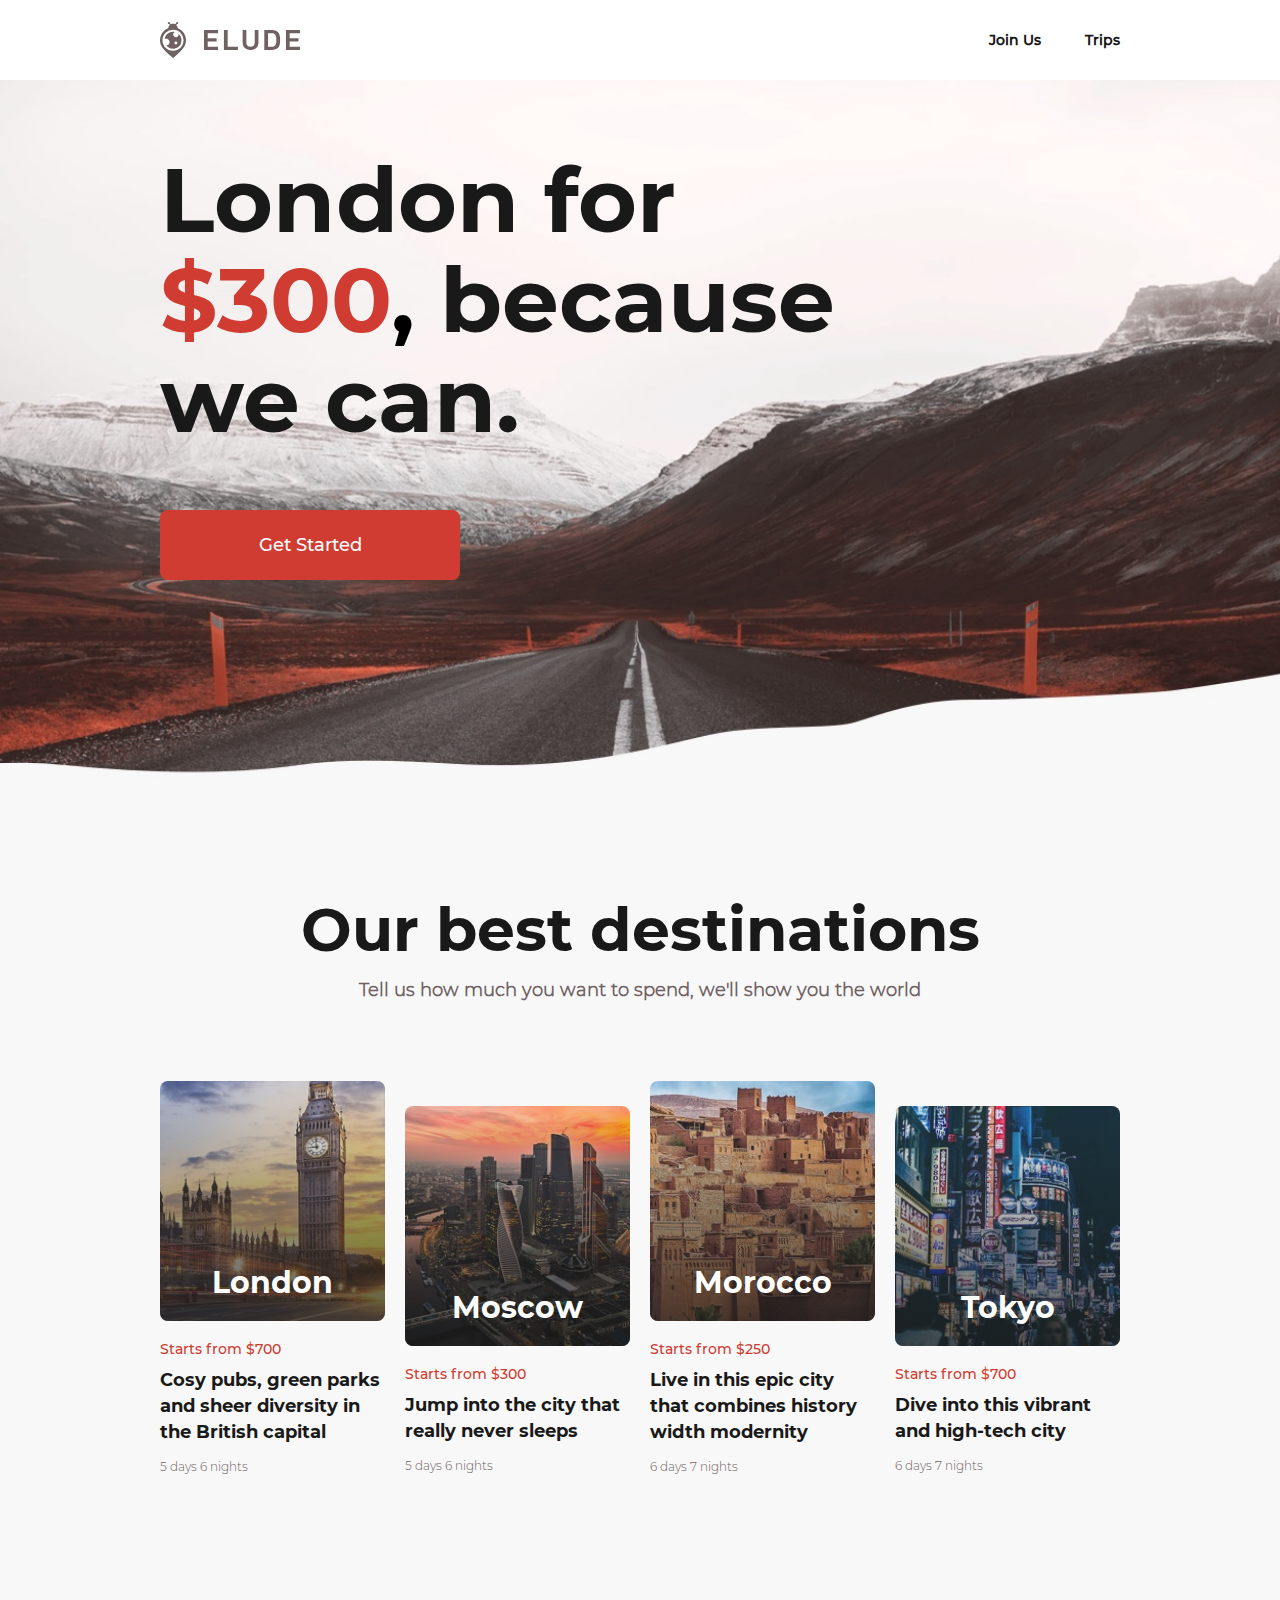
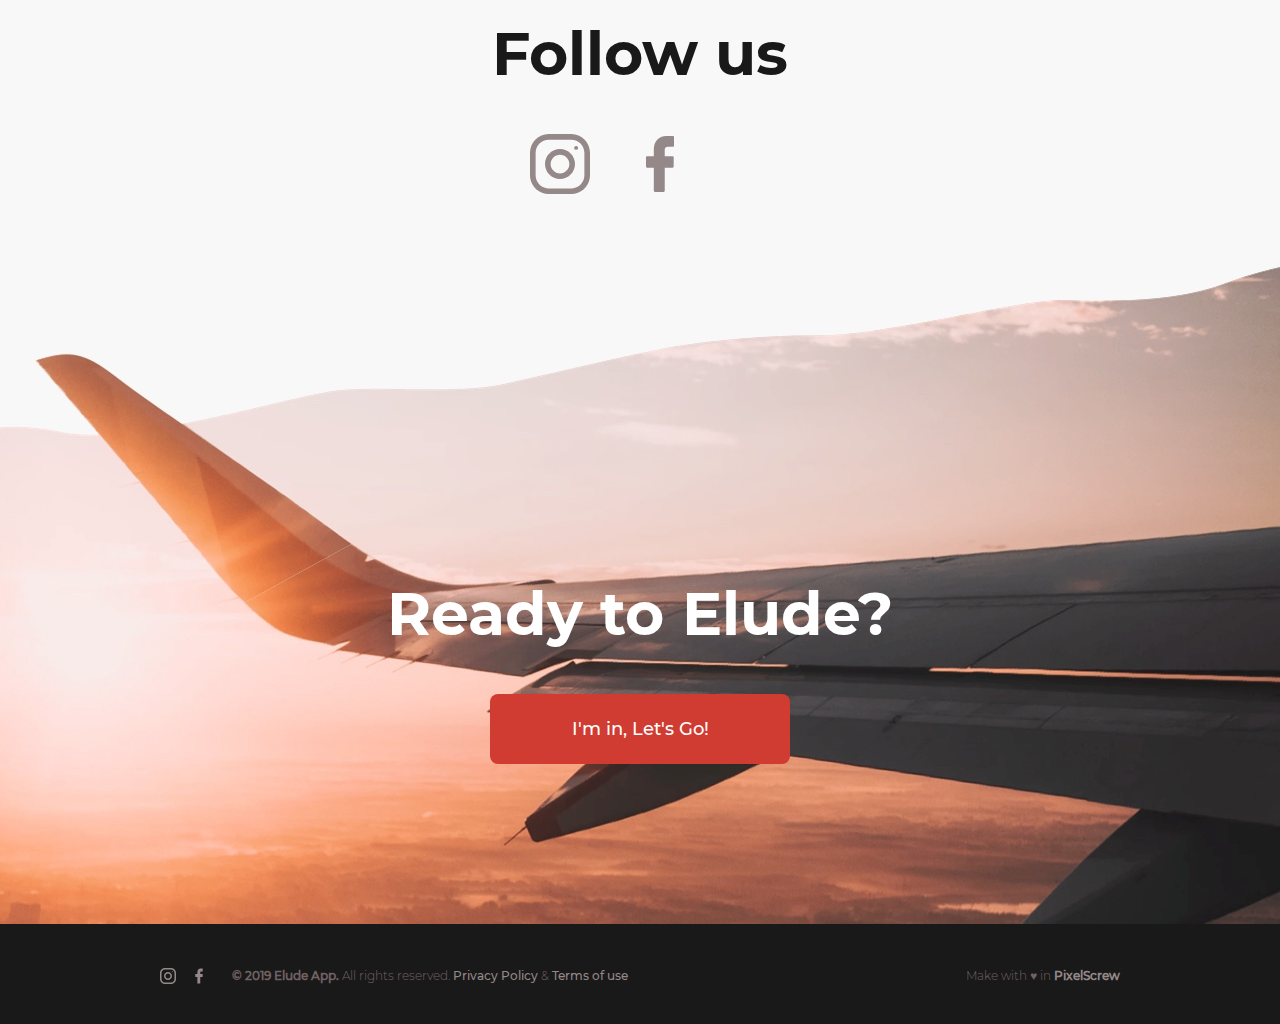
==== commit 8aff5a2a: "add socials in footer" ====
--- a/index.html
+++ b/index.html
@@ -215,17 +215,33 @@
 </main>
 <footer class="footer">
 	<div class="footer_inner">
-		<p class="footer_text">
-			<span class="footer_text-bold">© 2019 Elude App.</span>
-			<span class="footer_text-span">All rights reserved.</span>
-			<a href="#" class="footer_text-link footer_text-break">Privacy Policy</a>
-			<span class="footer_text-span">&</span>
-			<a href="#" class="footer_text-link">Terms of use</a>
-		</p>
-		<p class="footer_text">
-			<span class="footer_text-span">Make with ♥ in</span>
-			<a href="https://pixelscrew.com" target="_blank" class="footer_text-link footer_text-bold">PixelScrew</a>
-		</p>
+		<div class="footer_socials">
+			<a href="http://instagram.com/elude" target="_blank" class="footer_socials-item">
+				<svg class="footer_socials-icon" height="60" viewBox="0 0 60 60" width="60" xmlns="http://www.w3.org/2000/svg">
+					<path
+						d="m41.25 0c10.354 0 18.75 8.396 18.75 18.75v22.5c0 10.354-8.396 18.75-18.75 18.75h-22.5c-10.354 0-18.75-8.396-18.75-18.75v-22.5c0-10.354 8.396-18.75 18.75-18.75zm13.125 41.25v-22.5c0-7.238-5.888-13.125-13.125-13.125h-22.5c-7.238 0-13.125 5.887-13.125 13.125v22.5c0 7.237 5.887 13.125 13.125 13.125h22.5c7.237 0 13.125-5.888 13.125-13.125zm-24.375-26.25c8.284 0 15 6.716 15 15s-6.716 15-15 15-15-6.716-15-15 6.716-15 15-15zm0 24.375c5.167 0 9.375-4.208 9.375-9.375 0-5.171-4.208-9.375-9.375-9.375-5.168 0-9.375 4.204-9.375 9.375 0 5.167 4.207 9.375 9.375 9.375zm16.125-23.501a1.999 1.999 0 1 1 0-3.998 1.999 1.999 0 0 1 0 3.998z"/>
+				</svg>
+			</a>
+			<a href="https://www.facebook.com/EIudeToday/" target="_blank" class="footer_socials-item">
+				<svg class="footer_socials-icon" height="60" viewBox="0 0 60 60" width="60" xmlns="http://www.w3.org/2000/svg">
+					<path
+						d="m42.946 2.012-6.716-.012c-7.545 0-12.421 5.41-12.421 13.782v6.354h-6.753c-.583 0-1.056.511-1.056 1.142v9.207c0 .631.473 1.142 1.056 1.142h6.753v23.231c0 .631.472 1.142 1.056 1.142h8.81c.583 0 1.056-.512 1.056-1.142v-23.231h7.895c.584 0 1.056-.511 1.056-1.142l.003-9.207c0-.303-.111-.593-.309-.807a1.018 1.018 0 0 0 -.747-.335h-7.899v-5.387c0-2.589.57-3.903 3.69-3.903l4.524-.002c.582 0 1.055-.511 1.055-1.142v-8.548c0-.63-.472-1.141-1.054-1.142z"/>
+				</svg>
+			</a>
+		</div>
+		<div class="footer_wrapper">
+			<p class="footer_text">
+				<span class="footer_text-bold">© 2019 Elude App.</span>
+				<span class="footer_text-span">All rights reserved.</span>
+				<a href="#" class="footer_text-link footer_text-break">Privacy Policy</a>
+				<span class="footer_text-span">&</span>
+				<a href="#" class="footer_text-link">Terms of use</a>
+			</p>
+			<p class="footer_text">
+				<span class="footer_text-span">Make with ♥ in</span>
+				<a href="https://pixelscrew.com" target="_blank" class="footer_text-link footer_text-bold">PixelScrew</a>
+			</p>
+		</div>
 	</div>
 </footer>
 <script src="plugins/jquery-3.3.1.min.js"></script>
--- a/src/css/follow.css
+++ b/src/css/follow.css
@@ -3,7 +3,7 @@
   margin-left: auto;
   margin-right: auto;
   margin-bottom: 50px; }
-  @media (max-width: 980px) {
+  @media (max-width: 770px) {
     .follow {
       margin-bottom: 10px; } }
   .follow__title {
@@ -12,7 +12,7 @@
     line-height: 80px;
     text-align: center;
     margin-bottom: 40px; }
-    @media (max-width: 980px) {
+    @media (max-width: 770px) {
       .follow__title {
         padding: 0 20px;
         font-size: 36px;
@@ -21,22 +21,27 @@
   .follow__socials {
     display: flex;
     justify-content: center;
+    max-width: calc(100% - 20px);
     margin: -20px; }
-    @media (max-width: 980px) {
+    @media (max-width: 770px) {
       .follow__socials {
-        margin: -10px; } }
+        margin: -10px;
+        max-width: calc(100% - 10px); } }
     .follow__socials-item {
       width: 60px;
       height: 60px;
-      margin: 20px; }
-      @media (max-width: 980px) {
+      margin: 20px;
+      color: #948889;
+      transition: .25s; }
+      @media (max-width: 770px) {
         .follow__socials-item {
           width: 40px;
           height: 40px;
           margin: 10px; } }
+      .follow__socials-item:hover {
+        color: #555; }
     .follow__socials-icon {
       width: 100%;
       height: 100%;
-      fill: #948889; }
-      .follow__socials-icon:hover {
-        color: #aa332b; }
+      color: inherit;
+      fill: currentColor; }
--- a/src/css/footer.css
+++ b/src/css/footer.css
@@ -2,18 +2,46 @@
   background-color: #191919;
   padding: 40px 20px;
   height: 100px;
-  box-sizing: border-box; }
-  @media (max-width: 620px) {
+  box-sizing: border-box;
+  width: 100%; }
+  @media (max-width: 700px) {
     .footer {
       padding: 20px 20px 25px 20px;
       height: 130px; } }
+  .footer_socials {
+    margin-right: 10px;
+    display: flex; }
+    @media (max-width: 700px) {
+      .footer_socials {
+        padding-top: 4px; } }
+    .footer_socials-item {
+      width: 16px;
+      height: 16px;
+      margin-right: 15px;
+      color: #948889;
+      transition: .25s; }
+      .footer_socials-item:hover {
+        color: #555; }
+    .footer_socials-icon {
+      width: 100%;
+      height: 100%;
+      color: inherit;
+      fill: currentColor; }
   .footer_inner {
     max-width: 960px;
+    width: 100%;
     margin: auto;
     display: flex;
-    justify-content: space-between; }
-    @media (max-width: 620px) {
+    align-items: center; }
+    @media (max-width: 700px) {
       .footer_inner {
+        align-items: flex-start; } }
+  .footer_wrapper {
+    display: flex;
+    justify-content: space-between;
+    flex-grow: 1; }
+    @media (max-width: 700px) {
+      .footer_wrapper {
         flex-direction: column;
         flex-wrap: wrap; } }
   .footer_text {
@@ -21,7 +49,7 @@
     line-height: 24px; }
     .footer_text:first-child {
       margin-right: 20px; }
-      @media (max-width: 620px) {
+      @media (max-width: 700px) {
         .footer_text:first-child {
           margin-bottom: 15px;
           margin-right: 0; } }
